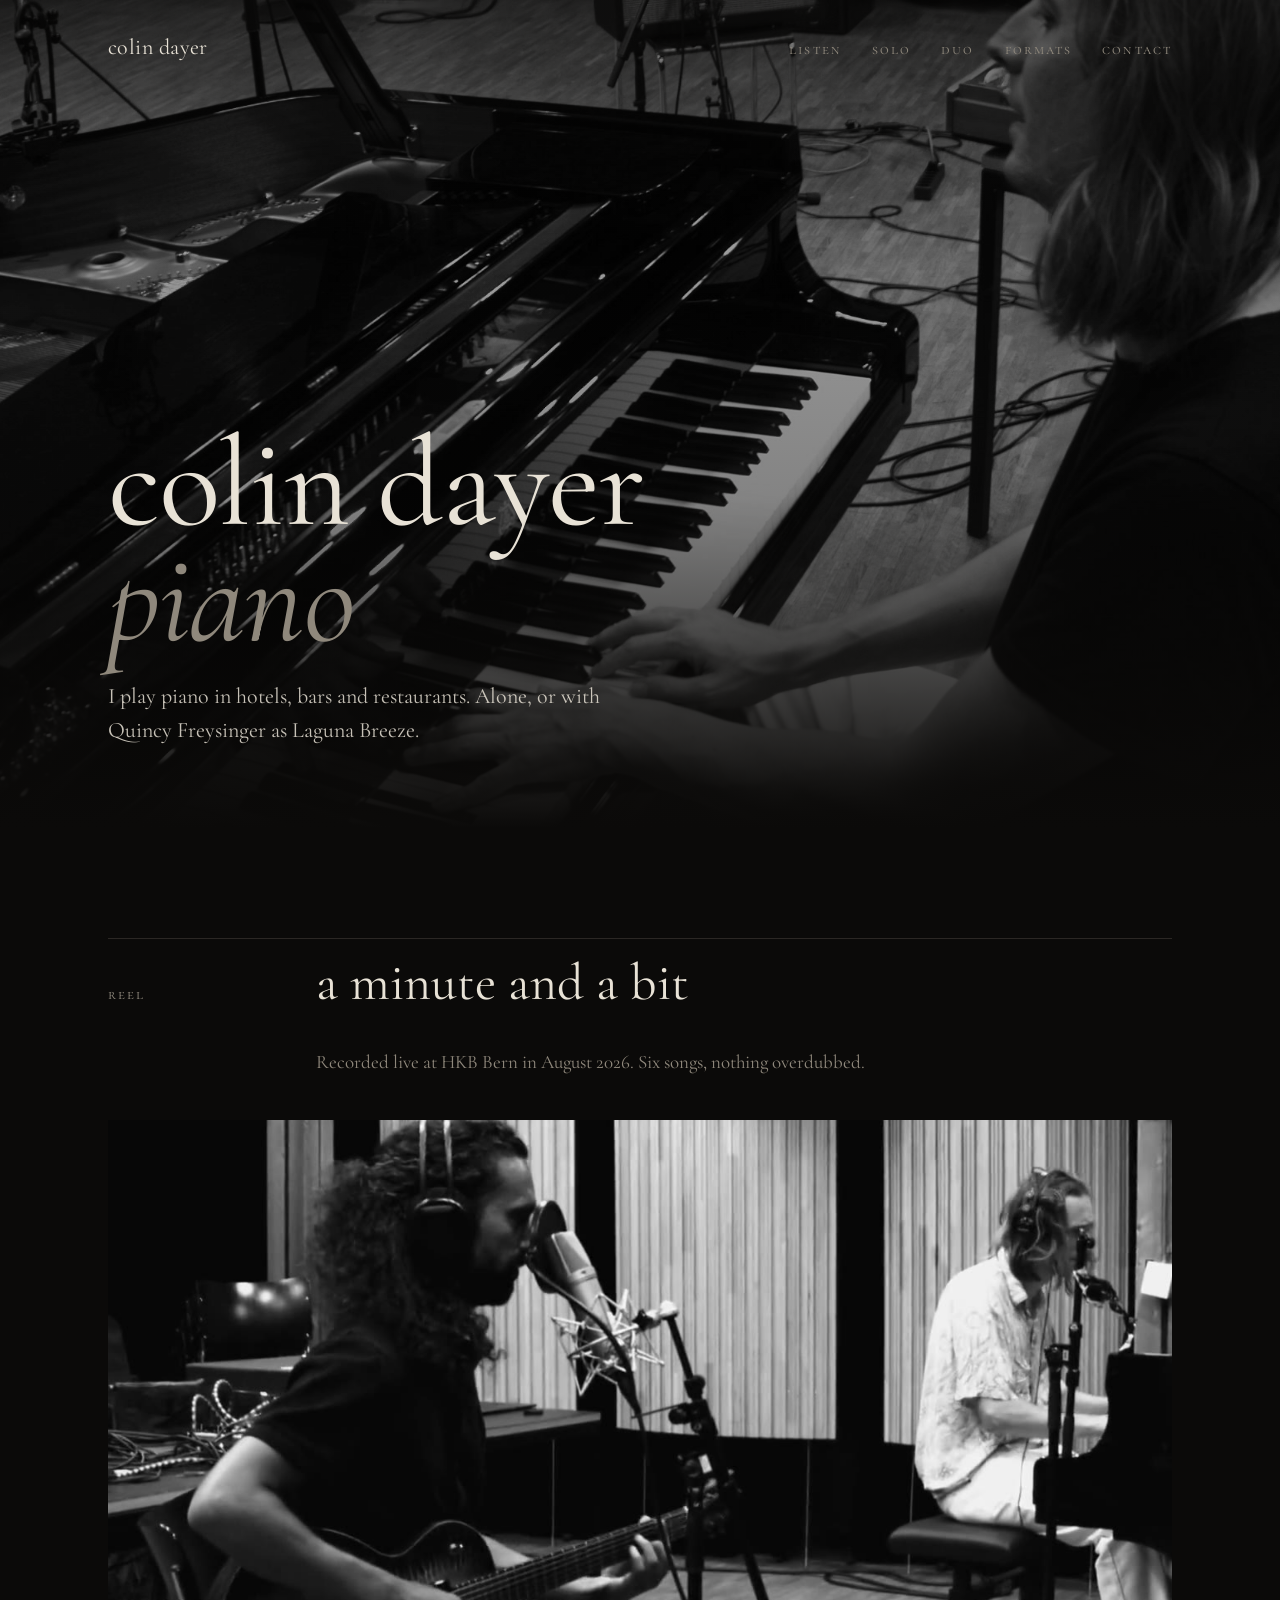
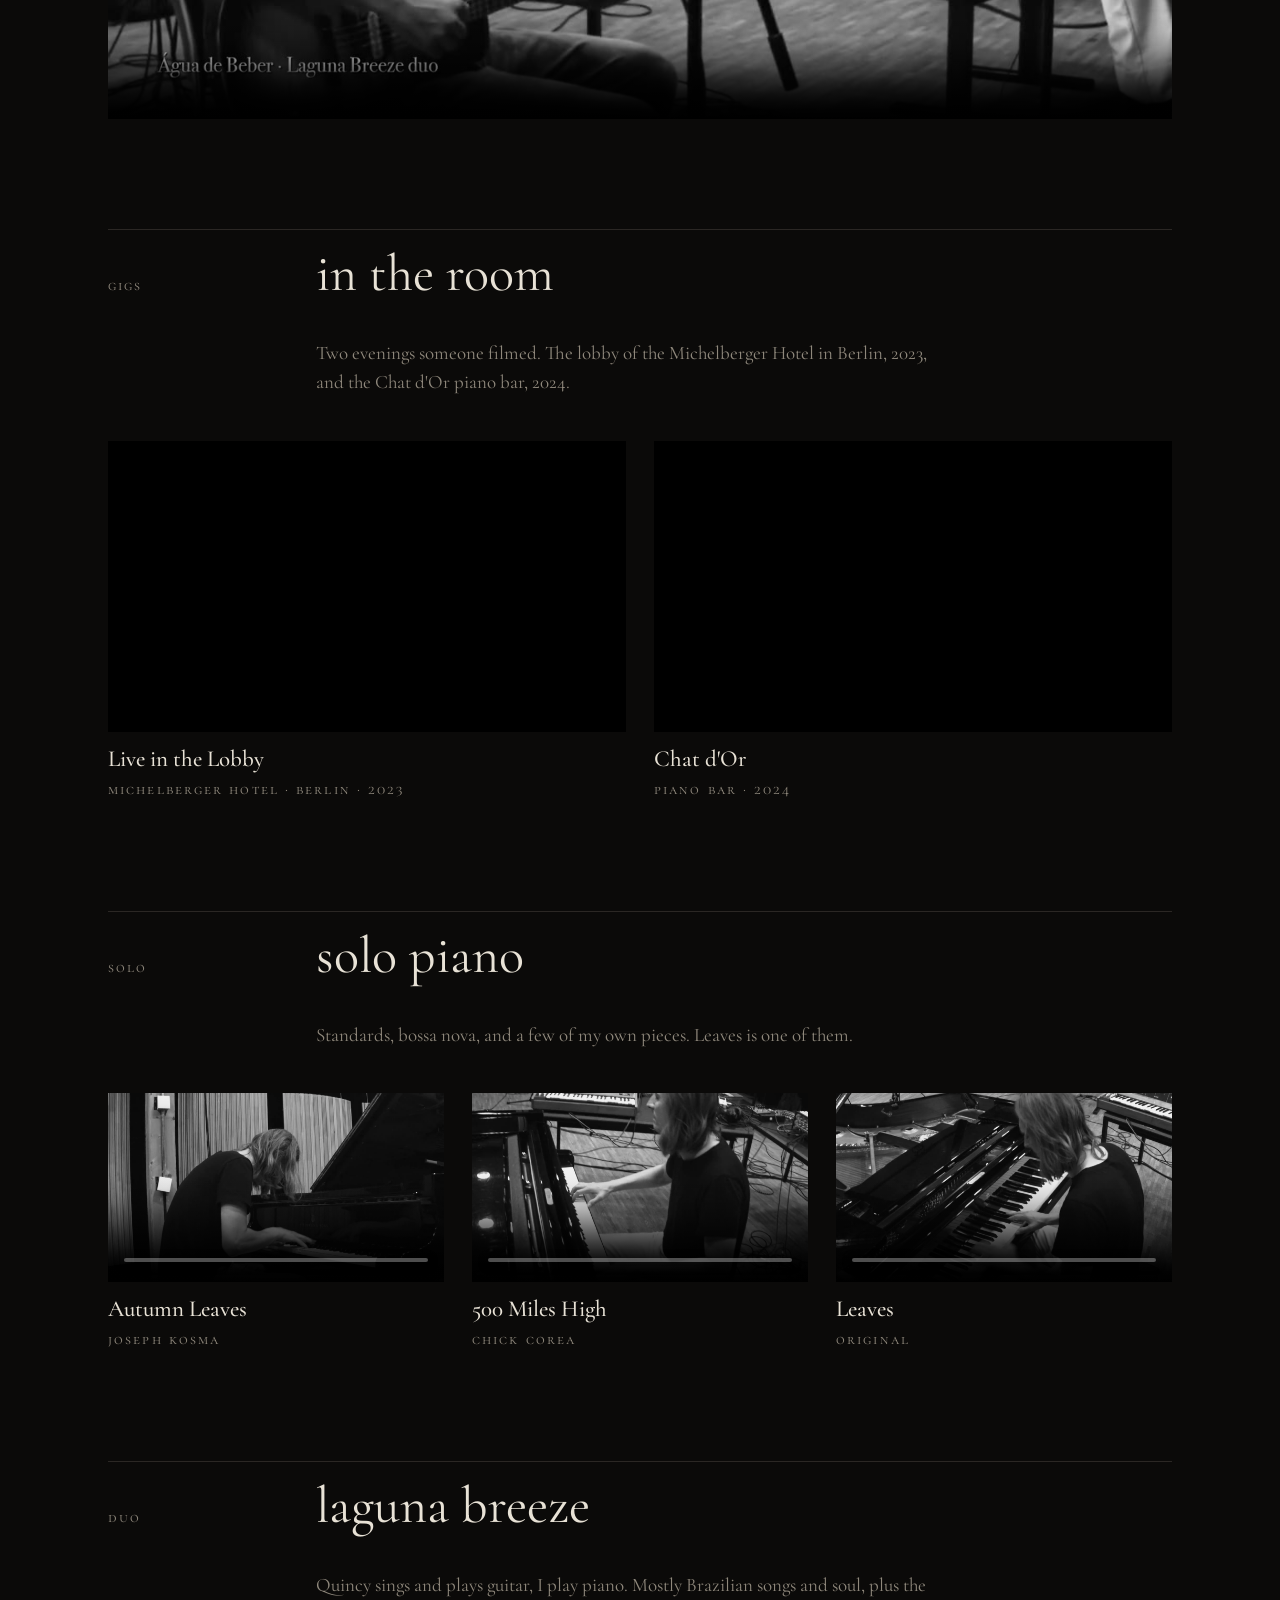
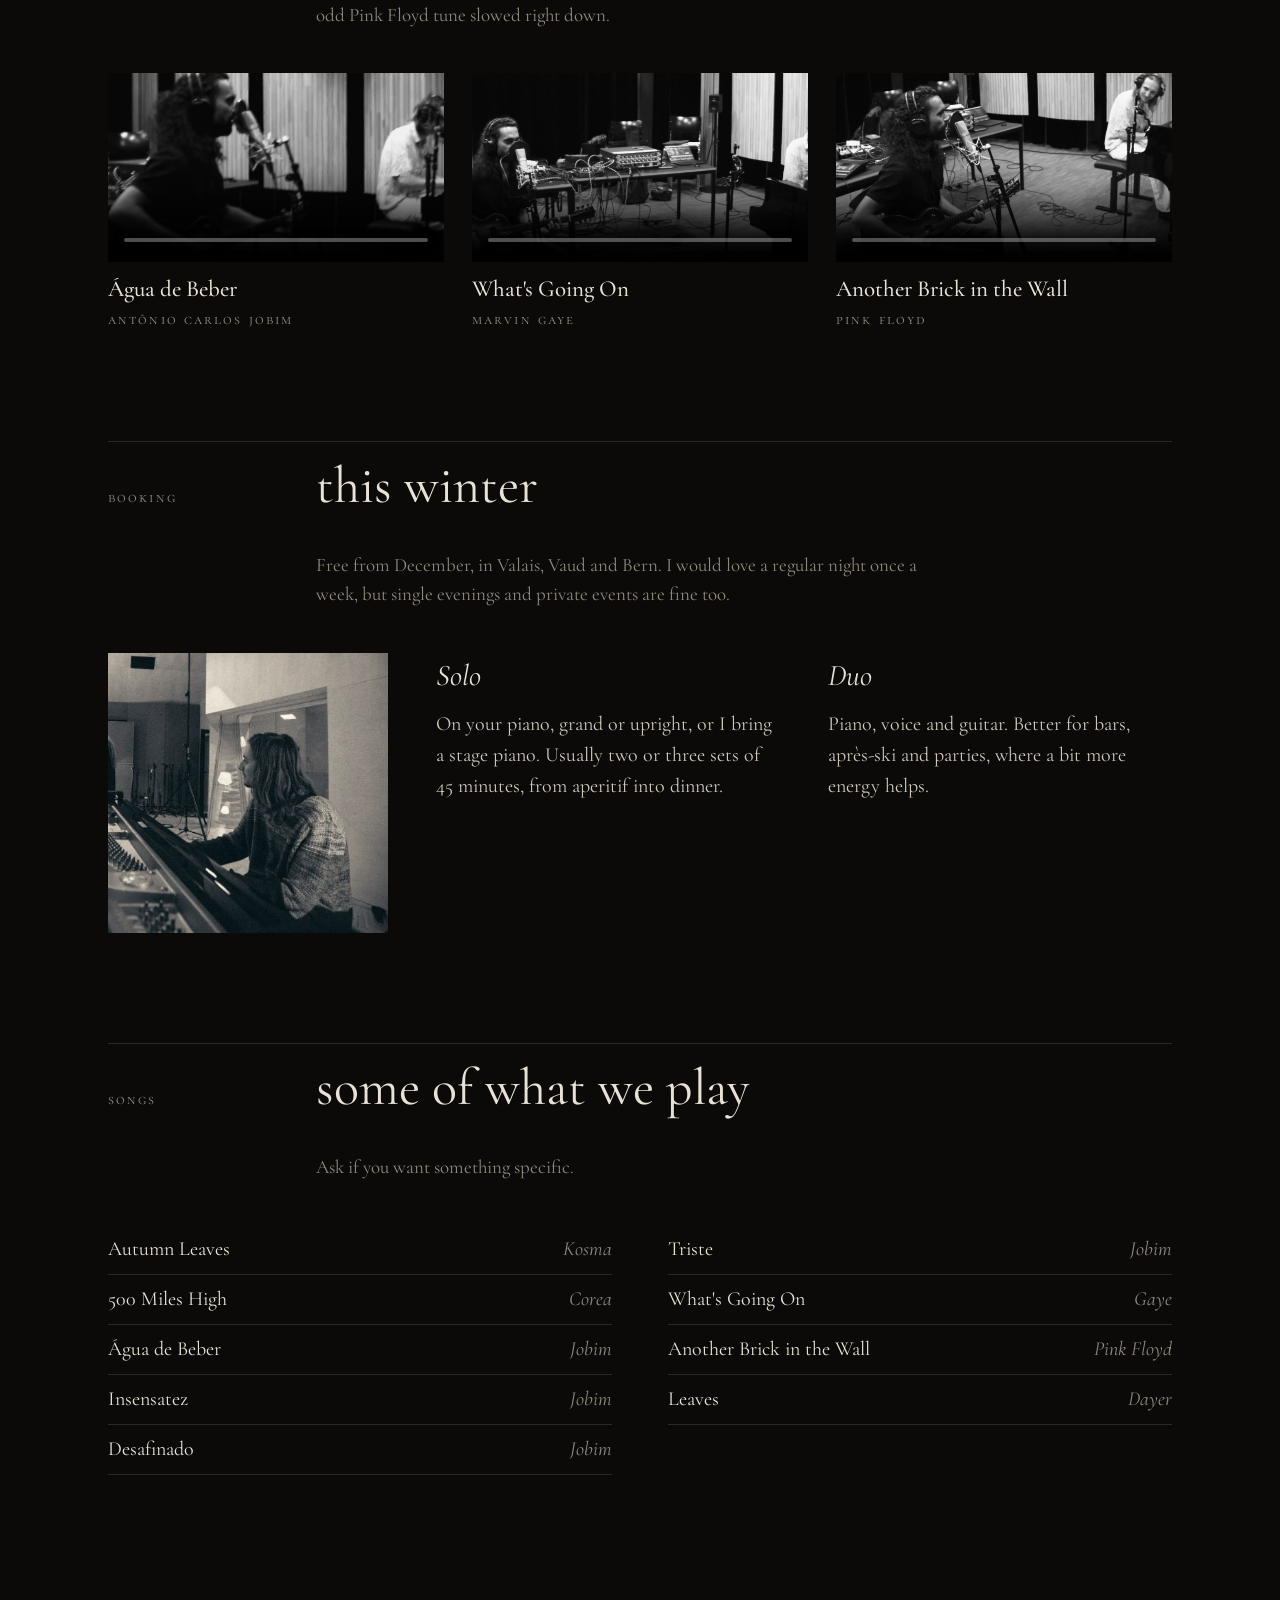
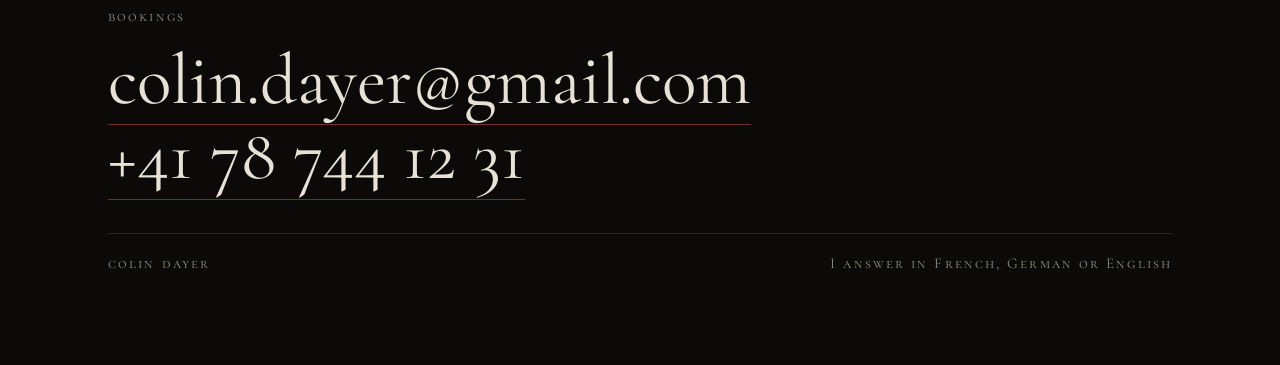
==== live/index.html @ bbb5f45e "Add booking page /live with showreel, solo piano and Laguna Breeze videos Co-Authored-By: Claude Opu" ====
<!doctype html>
<html lang="en">
<head>
<meta charset="utf-8">
<meta name="viewport" content="width=device-width, initial-scale=1">
<title>Colin Dayer, piano</title>
<meta name="description" content="Live piano for hotels, bars and restaurants in Switzerland. Solo piano, or the duo Laguna Breeze with voice and guitar. Winter season 2026/27.">
<meta name="robots" content="noindex">
<link rel="preconnect" href="https://fonts.googleapis.com">
<link rel="preconnect" href="https://fonts.gstatic.com" crossorigin>
<link href="https://fonts.googleapis.com/css2?family=Cormorant+Garamond:ital,wght@0,400;0,500;1,400&family=Cormorant+SC:wght@500&display=swap" rel="stylesheet">
<style>
  :root {
    --ink: #0b0a09;
    --ink-2: #141210;
    --bone: #e8e2d6;
    --ash: #8f887c;
    --rule: #2b2724;
    --wine: #7a2a2a;
  }
  * { box-sizing: border-box; margin: 0; padding: 0; }
  html { background: var(--ink); }
  body {
    background: var(--ink);
    color: var(--bone);
    font: 400 20px/1.55 "Cormorant Garamond", Georgia, serif;
    -webkit-font-smoothing: antialiased;
  }
  a { color: inherit; text-decoration: none; border-bottom: 1px solid var(--rule); transition: border-color .3s; }
  a:hover { border-color: var(--bone); }
  .sc { font-family: "Cormorant SC", Georgia, serif; letter-spacing: .14em; font-size: 15px; color: var(--ash); }
  .wrap { max-width: 1120px; margin: 0 auto; padding: 0 28px; }

  /* header */
  nav.top { position: absolute; top: 0; left: 0; right: 0; z-index: 2; }
  nav.top .wrap { display: flex; justify-content: space-between; align-items: baseline; padding-top: 30px; }
  nav.top .name { font-size: 22px; letter-spacing: .02em; border: 0; }
  nav.top ul { list-style: none; display: flex; gap: 30px; }
  nav.top ul a { border: 0; }
  nav.top ul a:hover { color: var(--bone); }

  /* hero */
  .hero { position: relative; height: 92vh; min-height: 560px; overflow: hidden; }
  .hero img { width: 100%; height: 100%; object-fit: cover; object-position: 72% 22%; filter: grayscale(1) contrast(1.05) brightness(.62); }
  .hero::after { content: ""; position: absolute; inset: 0; background: linear-gradient(to bottom, rgba(11,10,9,.35) 0%, rgba(11,10,9,0) 30%, rgba(11,10,9,.15) 60%, var(--ink) 100%); }
  .hero .title { position: absolute; left: 0; right: 0; bottom: 9vh; z-index: 1; }
  .hero h1 { font-weight: 400; font-size: clamp(56px, 10vw, 132px); line-height: .9; letter-spacing: -.01em; }
  .hero h1 em { font-style: italic; color: var(--ash); }
  .hero p { margin-top: 22px; max-width: 520px; font-size: 22px; color: var(--bone); opacity: .85; }

  section { padding: 110px 0 0; }
  .head { display: grid; grid-template-columns: 180px 1fr; gap: 28px; align-items: baseline; border-top: 1px solid var(--rule); padding-top: 18px; margin-bottom: 44px; }
  .head h2 { font-weight: 400; font-size: clamp(34px, 4.4vw, 52px); line-height: 1; }
  .head p { grid-column: 2; color: var(--ash); max-width: 620px; font-size: 19px; margin-top: 10px; }

  video, .yt { width: 100%; display: block; background: #000; aspect-ratio: 16/9; border: 0; }
  .wide video { filter: none; }
  .grid { display: grid; grid-template-columns: repeat(3, 1fr); gap: 28px; }
  .grid.two { grid-template-columns: repeat(2, 1fr); }
  .grid h3 { font-weight: 500; font-size: 23px; margin-top: 14px; line-height: 1.2; }
  .grid .sc { display: block; margin-top: 4px; }

  .formats { display: grid; grid-template-columns: 280px 1fr 1fr; gap: 48px; align-items: start; }
  .formats .side img { width: 100%; height: auto; display: block; filter: grayscale(.35); }
  .formats h3 { font-weight: 400; font-style: italic; font-size: 30px; margin-bottom: 10px; }
  .formats p { color: #cfc8bb; }
  ul.rep { list-style: none; columns: 2; column-gap: 56px; }
  ul.rep li { padding: 9px 0; border-bottom: 1px solid var(--rule); break-inside: avoid; display: flex; justify-content: space-between; gap: 16px; }
  ul.rep li span:last-child { color: var(--ash); font-style: italic; }

  footer { padding: 130px 0 90px; }
  footer .big { font-size: clamp(36px, 5.6vw, 72px); line-height: 1.05; }
  footer .big a { border-bottom-color: var(--wine); }
  footer .meta { margin-top: 40px; display: flex; justify-content: space-between; flex-wrap: wrap; gap: 12px; border-top: 1px solid var(--rule); padding-top: 18px; }

  @media (max-width: 860px) {
    nav.top ul { display: none; }
    .head { grid-template-columns: 1fr; gap: 6px; }
    .head p { grid-column: 1; }
    .grid, .grid.two, .formats { grid-template-columns: 1fr; }
    ul.rep { columns: 1; }
    .wrap { padding: 0 16px; }
    section { padding-top: 80px; }
  }
</style>
</head>
<body>

<nav class="top"><div class="wrap">
  <a class="name" href="#">colin dayer</a>
  <ul class="sc">
    <li><a href="#listen">listen</a></li>
    <li><a href="#solo">solo</a></li>
    <li><a href="#duo">duo</a></li>
    <li><a href="#formats">formats</a></li>
    <li><a href="#contact">contact</a></li>
  </ul>
</div></nav>

<header class="hero">
  <img src="media/photo.jpg" alt="Colin Dayer at the piano">
  <div class="title"><div class="wrap">
    <h1>colin dayer<br><em>piano</em></h1>
    <p>I play piano in hotels, bars and restaurants. Alone, or with Quincy Freysinger as Laguna Breeze.</p>
  </div></div>
</header>

<main>
<section id="listen"><div class="wrap">
  <div class="head"><span class="sc">reel</span><h2>a minute and a bit</h2><p>Recorded live at HKB Bern in August 2026. Six songs, nothing overdubbed.</p></div>
  <video class="wide" controls preload="metadata" playsinline src="media/reel.mp4" poster="media/reel.jpg"></video>
</div></section>

<section id="venues"><div class="wrap">
  <div class="head"><span class="sc">gigs</span><h2>in the room</h2><p>Two evenings someone filmed. The lobby of the Michelberger Hotel in Berlin, 2023, and the Chat d'Or piano bar, 2024.</p></div>
  <div class="grid two">
    <div><iframe class="yt" src="https://www.youtube.com/embed/vUCsnB3HBtA" title="Live in the Lobby — Michelberger Hotel, Berlin" loading="lazy" allow="encrypted-media; picture-in-picture" allowfullscreen></iframe><h3>Live in the Lobby</h3><span class="sc">michelberger hotel · berlin · 2023</span></div>
    <div><iframe class="yt" src="https://www.youtube.com/embed/y7jfkttqpyw" title="Chat d'Or — piano bar" loading="lazy" allow="encrypted-media; picture-in-picture" allowfullscreen></iframe><h3>Chat d'Or</h3><span class="sc">piano bar · 2024</span></div>
  </div>
</div></section>

<section id="solo"><div class="wrap">
  <div class="head"><span class="sc">solo</span><h2>solo piano</h2><p>Standards, bossa nova, and a few of my own pieces. Leaves is one of them.</p></div>
  <div class="grid">
    <div><video controls preload="none" playsinline src="media/autumn-leaves.mp4" poster="media/autumn-leaves.jpg"></video><h3>Autumn Leaves</h3><span class="sc">joseph kosma</span></div>
    <div><video controls preload="none" playsinline src="media/500-miles-high.mp4" poster="media/500-miles-high.jpg"></video><h3>500 Miles High</h3><span class="sc">chick corea</span></div>
    <div><video controls preload="none" playsinline src="media/leaves.mp4" poster="media/leaves.jpg"></video><h3>Leaves</h3><span class="sc">original</span></div>
  </div>
</div></section>

<section id="duo"><div class="wrap">
  <div class="head"><span class="sc">duo</span><h2>laguna breeze</h2><p>Quincy sings and plays guitar, I play piano. Mostly Brazilian songs and soul, plus the odd Pink Floyd tune slowed right down.</p></div>
  <div class="grid">
    <div><video controls preload="none" playsinline src="media/agua-de-beber.mp4" poster="media/agua-de-beber.jpg"></video><h3>Água de Beber</h3><span class="sc">antônio carlos jobim</span></div>
    <div><video controls preload="none" playsinline src="media/whats-going-on.mp4" poster="media/whats-going-on.jpg"></video><h3>What's Going On</h3><span class="sc">marvin gaye</span></div>
    <div><video controls preload="none" playsinline src="media/the-wall.mp4" poster="media/the-wall.jpg"></video><h3>Another Brick in the Wall</h3><span class="sc">pink floyd</span></div>
  </div>
</div></section>

<section id="formats"><div class="wrap">
  <div class="head"><span class="sc">booking</span><h2>this winter</h2><p>Free from December, in Valais, Vaud and Bern. I would love a regular night once a week, but single evenings and private events are fine too.</p></div>
  <div class="formats">
    <figure class="side"><img src="media/console.jpg" alt="Colin Dayer at the studio console" width="408" height="408"></figure>
    <div><h3>Solo</h3><p>On your piano, grand or upright, or I bring a stage piano. Usually two or three sets of 45 minutes, from aperitif into dinner.</p></div>
    <div><h3>Duo</h3><p>Piano, voice and guitar. Better for bars, après-ski and parties, where a bit more energy helps.</p></div>
  </div>
</div></section>

<section id="repertoire"><div class="wrap">
  <div class="head"><span class="sc">songs</span><h2>some of what we play</h2><p>Ask if you want something specific.</p></div>
  <ul class="rep">
    <li><span>Autumn Leaves</span><span>Kosma</span></li>
    <li><span>500 Miles High</span><span>Corea</span></li>
    <li><span>Água de Beber</span><span>Jobim</span></li>
    <li><span>Insensatez</span><span>Jobim</span></li>
    <li><span>Desafinado</span><span>Jobim</span></li>
    <li><span>Triste</span><span>Jobim</span></li>
    <li><span>What's Going On</span><span>Gaye</span></li>
    <li><span>Another Brick in the Wall</span><span>Pink Floyd</span></li>
    <li><span>Leaves</span><span>Dayer</span></li>
    
  </ul>
</div></section>
</main>

<footer id="contact"><div class="wrap">
  <p class="sc" style="margin-bottom:14px">bookings</p>
  <p class="big"><a href="mailto:colin.dayer@gmail.com?subject=Live%20piano%20%E2%80%93%20winter%202026%2F27">colin.dayer@gmail.com</a><br><a href="tel:+41787441231">+41 78 744 12 31</a></p>
  <div class="meta sc"><span>colin dayer</span><span>I answer in French, German or English</span></div>
</div></footer>

</body>
</html>
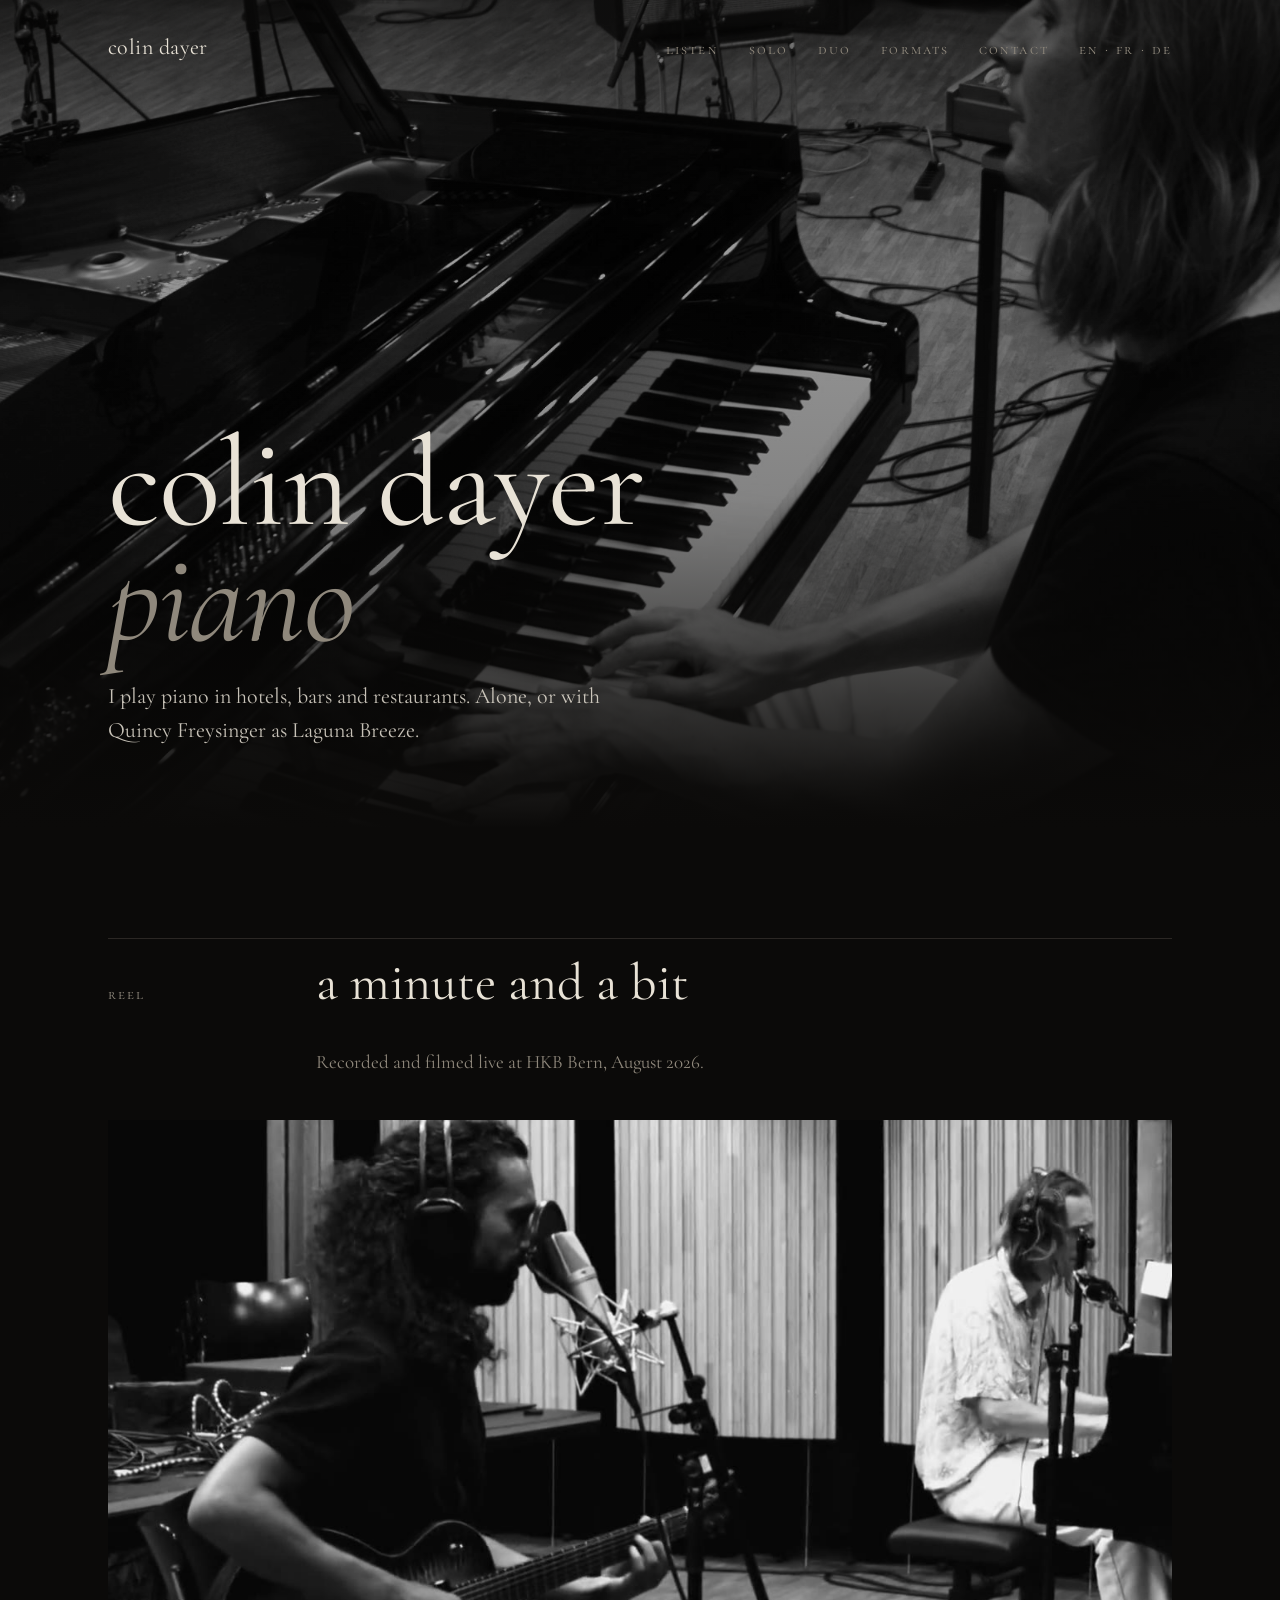
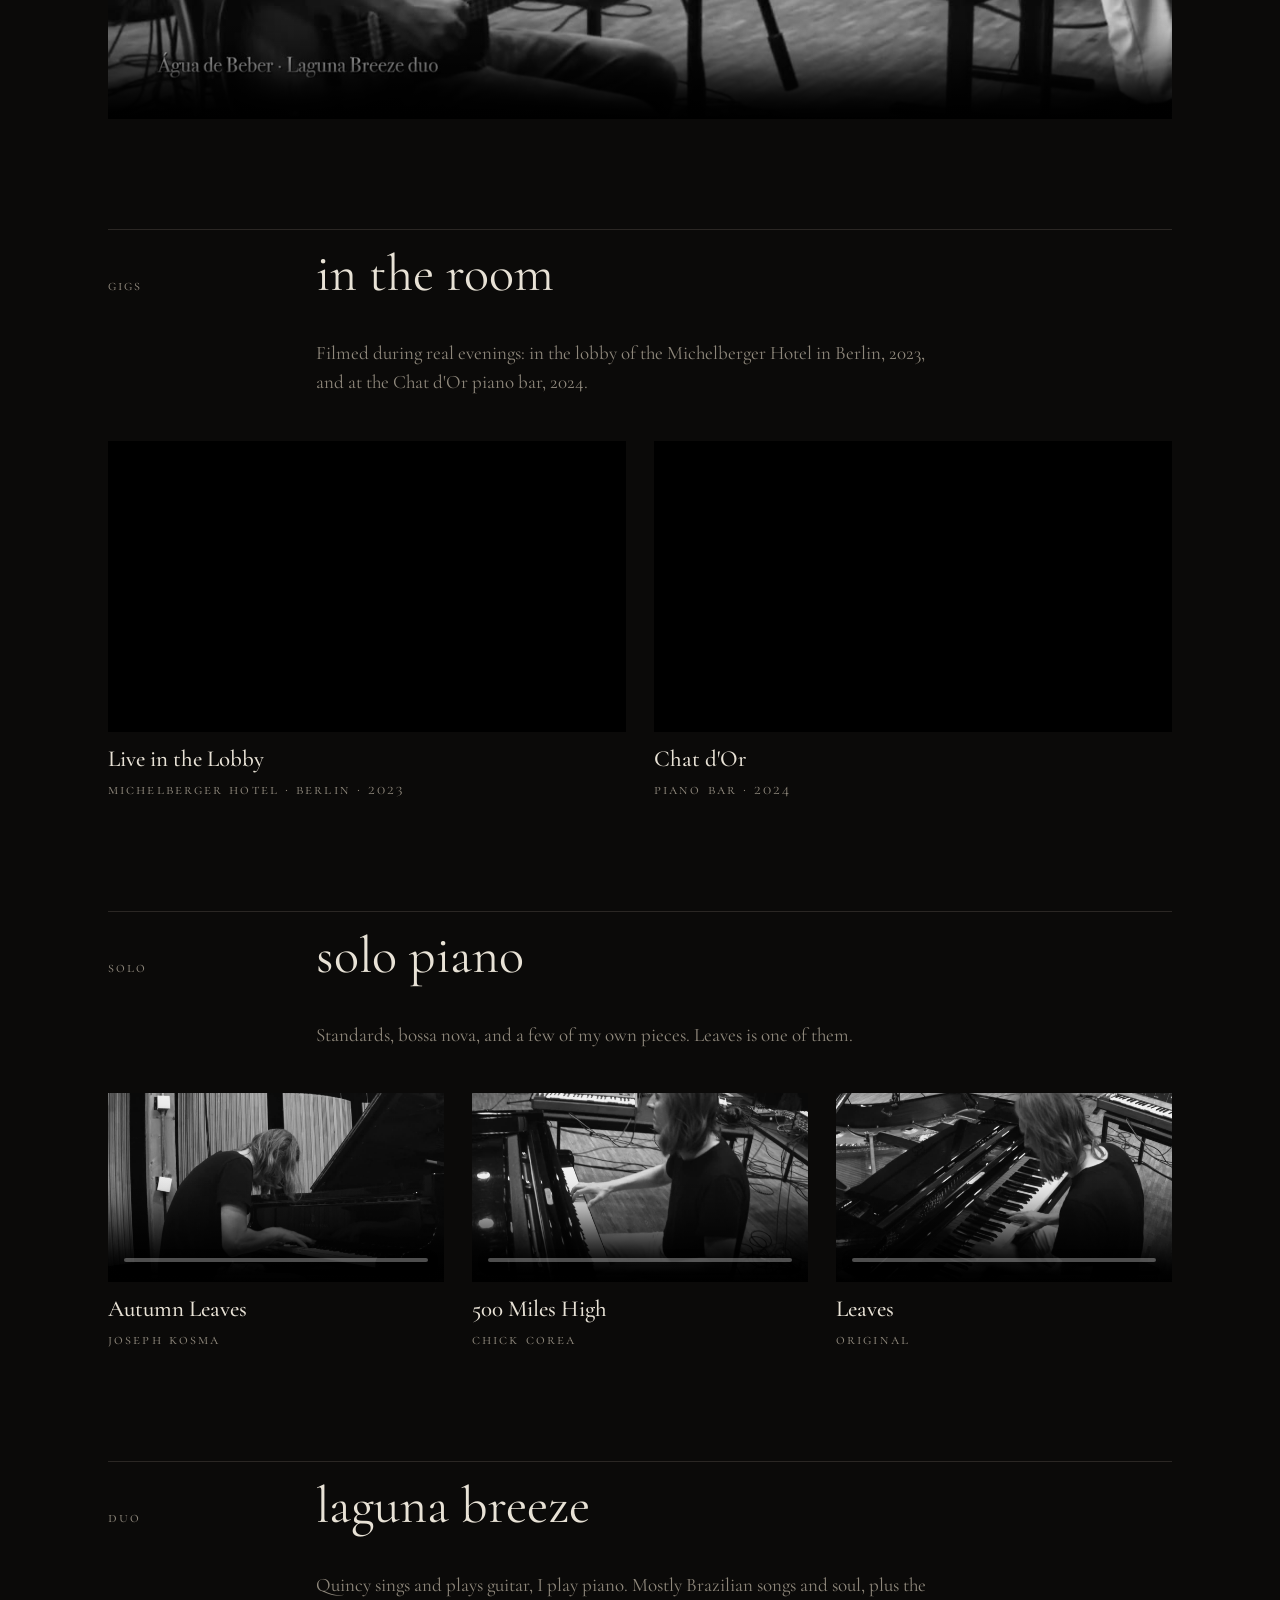
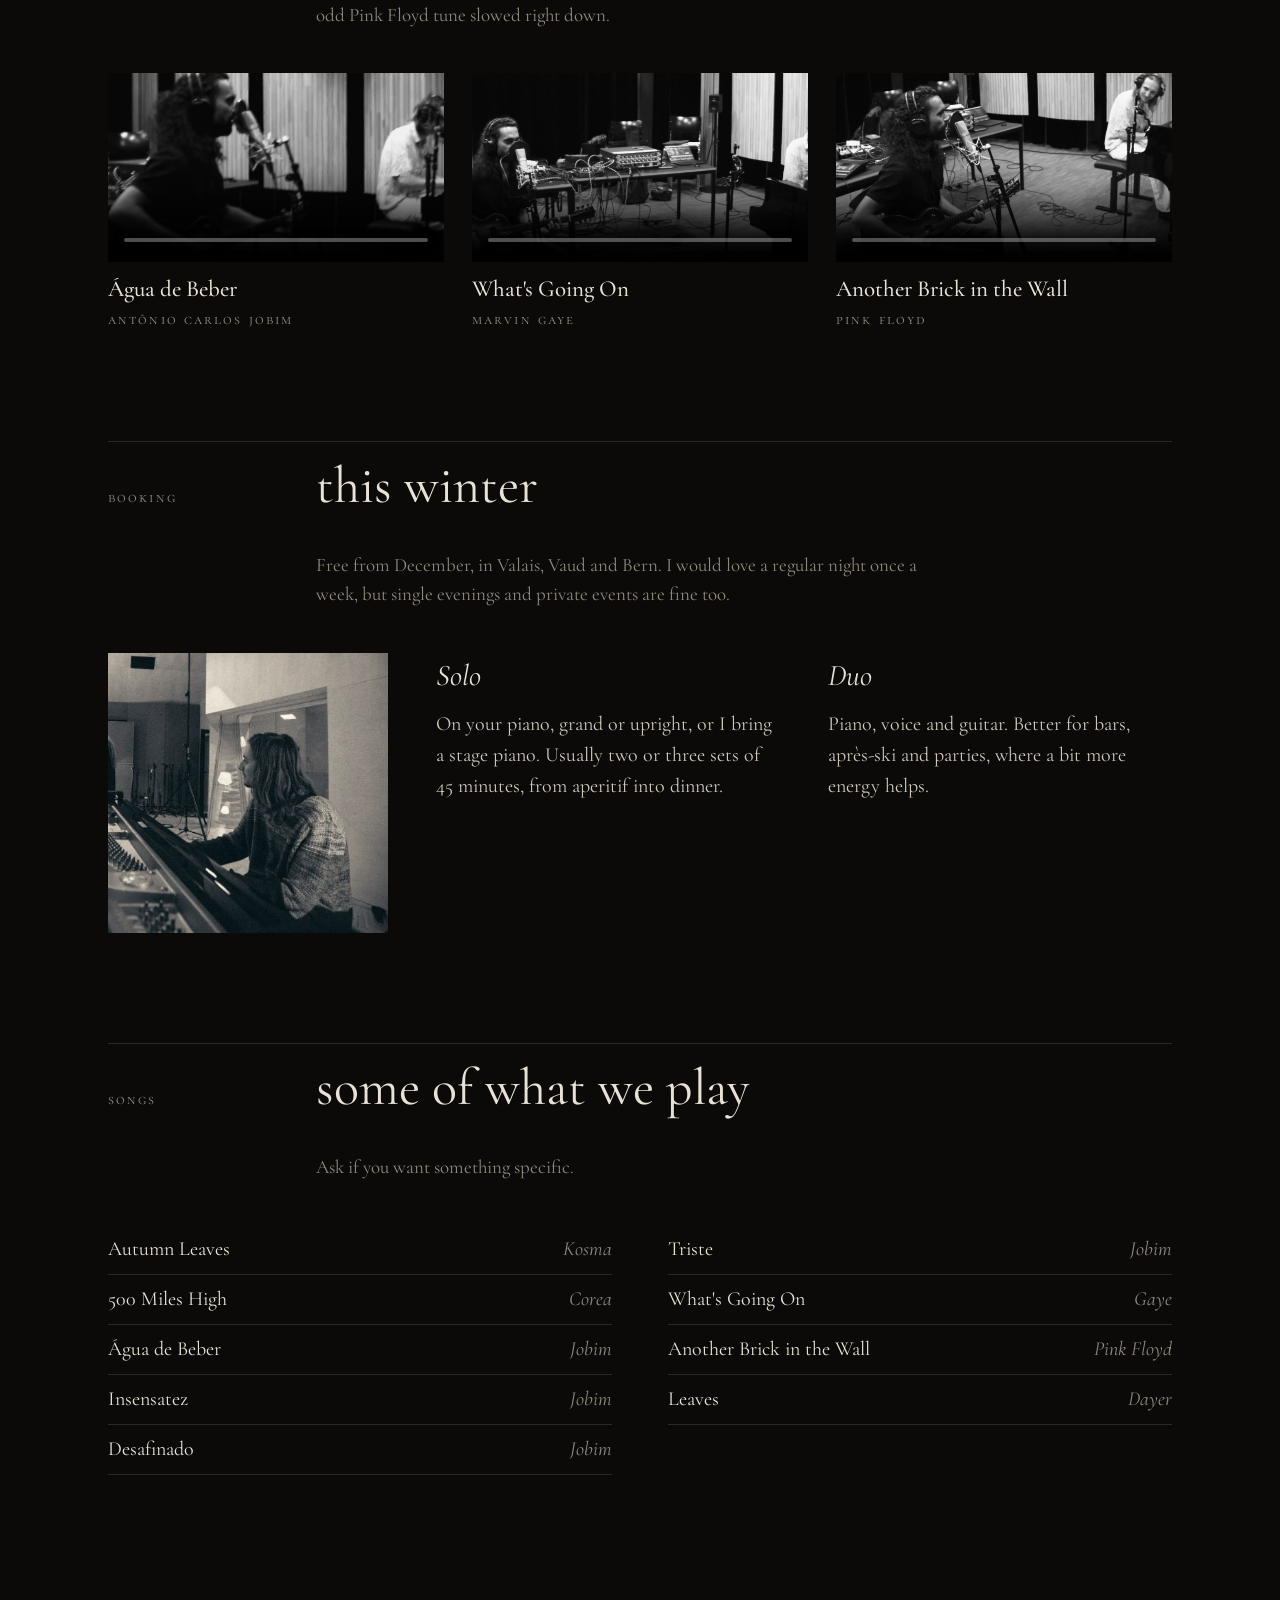
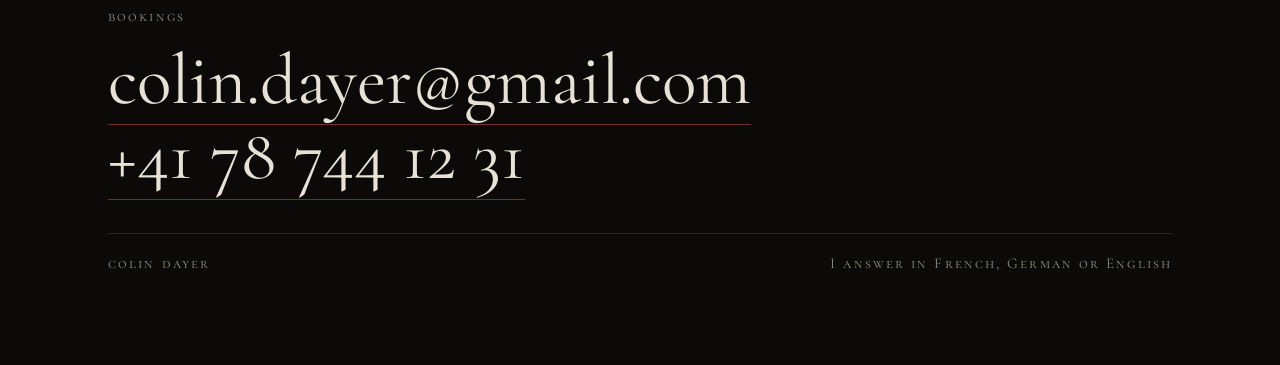
==== commit 2aa0f83d: "Booking page: French and German versions, phone layout, wording, claps removed from piano videos Co-" ====
--- a/live/index.html
+++ b/live/index.html
@@ -38,6 +38,8 @@
   nav.top ul { list-style: none; display: flex; gap: 30px; }
   nav.top ul a { border: 0; }
   nav.top ul a:hover { color: var(--bone); }
+  .langm { display: none; }
+  @media (max-width: 860px) { .langm { display: inline; } }
 
   /* hero */
   .hero { position: relative; height: 92vh; min-height: 560px; overflow: hidden; }
@@ -81,6 +83,12 @@
     ul.rep { columns: 1; }
     .wrap { padding: 0 16px; }
     section { padding-top: 80px; }
+    .hero { height: auto; min-height: 0; }
+    .hero img { height: auto; aspect-ratio: 16/9; object-position: 70% 30%; }
+    .hero::after { display: none; }
+    .hero .title { position: static; margin-top: 26px; }
+    nav.top { position: static; }
+    nav.top .wrap { padding: 18px 16px; }
   }
 </style>
 </head>
@@ -94,7 +102,9 @@
     <li><a href="#duo">duo</a></li>
     <li><a href="#formats">formats</a></li>
     <li><a href="#contact">contact</a></li>
+    <li class="lang">en · <a href="fr/">fr</a> · <a href="de/">de</a></li>
   </ul>
+  <span class="langm sc">en · <a href="fr/">fr</a> · <a href="de/">de</a></span>
 </div></nav>
 
 <header class="hero">
@@ -107,12 +117,12 @@
 
 <main>
 <section id="listen"><div class="wrap">
-  <div class="head"><span class="sc">reel</span><h2>a minute and a bit</h2><p>Recorded live at HKB Bern in August 2026. Six songs, nothing overdubbed.</p></div>
+  <div class="head"><span class="sc">reel</span><h2>a minute and a bit</h2><p>Recorded and filmed live at HKB Bern, August 2026.</p></div>
   <video class="wide" controls preload="metadata" playsinline src="media/reel.mp4" poster="media/reel.jpg"></video>
 </div></section>
 
 <section id="venues"><div class="wrap">
-  <div class="head"><span class="sc">gigs</span><h2>in the room</h2><p>Two evenings someone filmed. The lobby of the Michelberger Hotel in Berlin, 2023, and the Chat d'Or piano bar, 2024.</p></div>
+  <div class="head"><span class="sc">gigs</span><h2>in the room</h2><p>Filmed during real evenings: in the lobby of the Michelberger Hotel in Berlin, 2023, and at the Chat d'Or piano bar, 2024.</p></div>
   <div class="grid two">
     <div><iframe class="yt" src="https://www.youtube.com/embed/vUCsnB3HBtA" title="Live in the Lobby — Michelberger Hotel, Berlin" loading="lazy" allow="encrypted-media; picture-in-picture" allowfullscreen></iframe><h3>Live in the Lobby</h3><span class="sc">michelberger hotel · berlin · 2023</span></div>
     <div><iframe class="yt" src="https://www.youtube.com/embed/y7jfkttqpyw" title="Chat d'Or — piano bar" loading="lazy" allow="encrypted-media; picture-in-picture" allowfullscreen></iframe><h3>Chat d'Or</h3><span class="sc">piano bar · 2024</span></div>
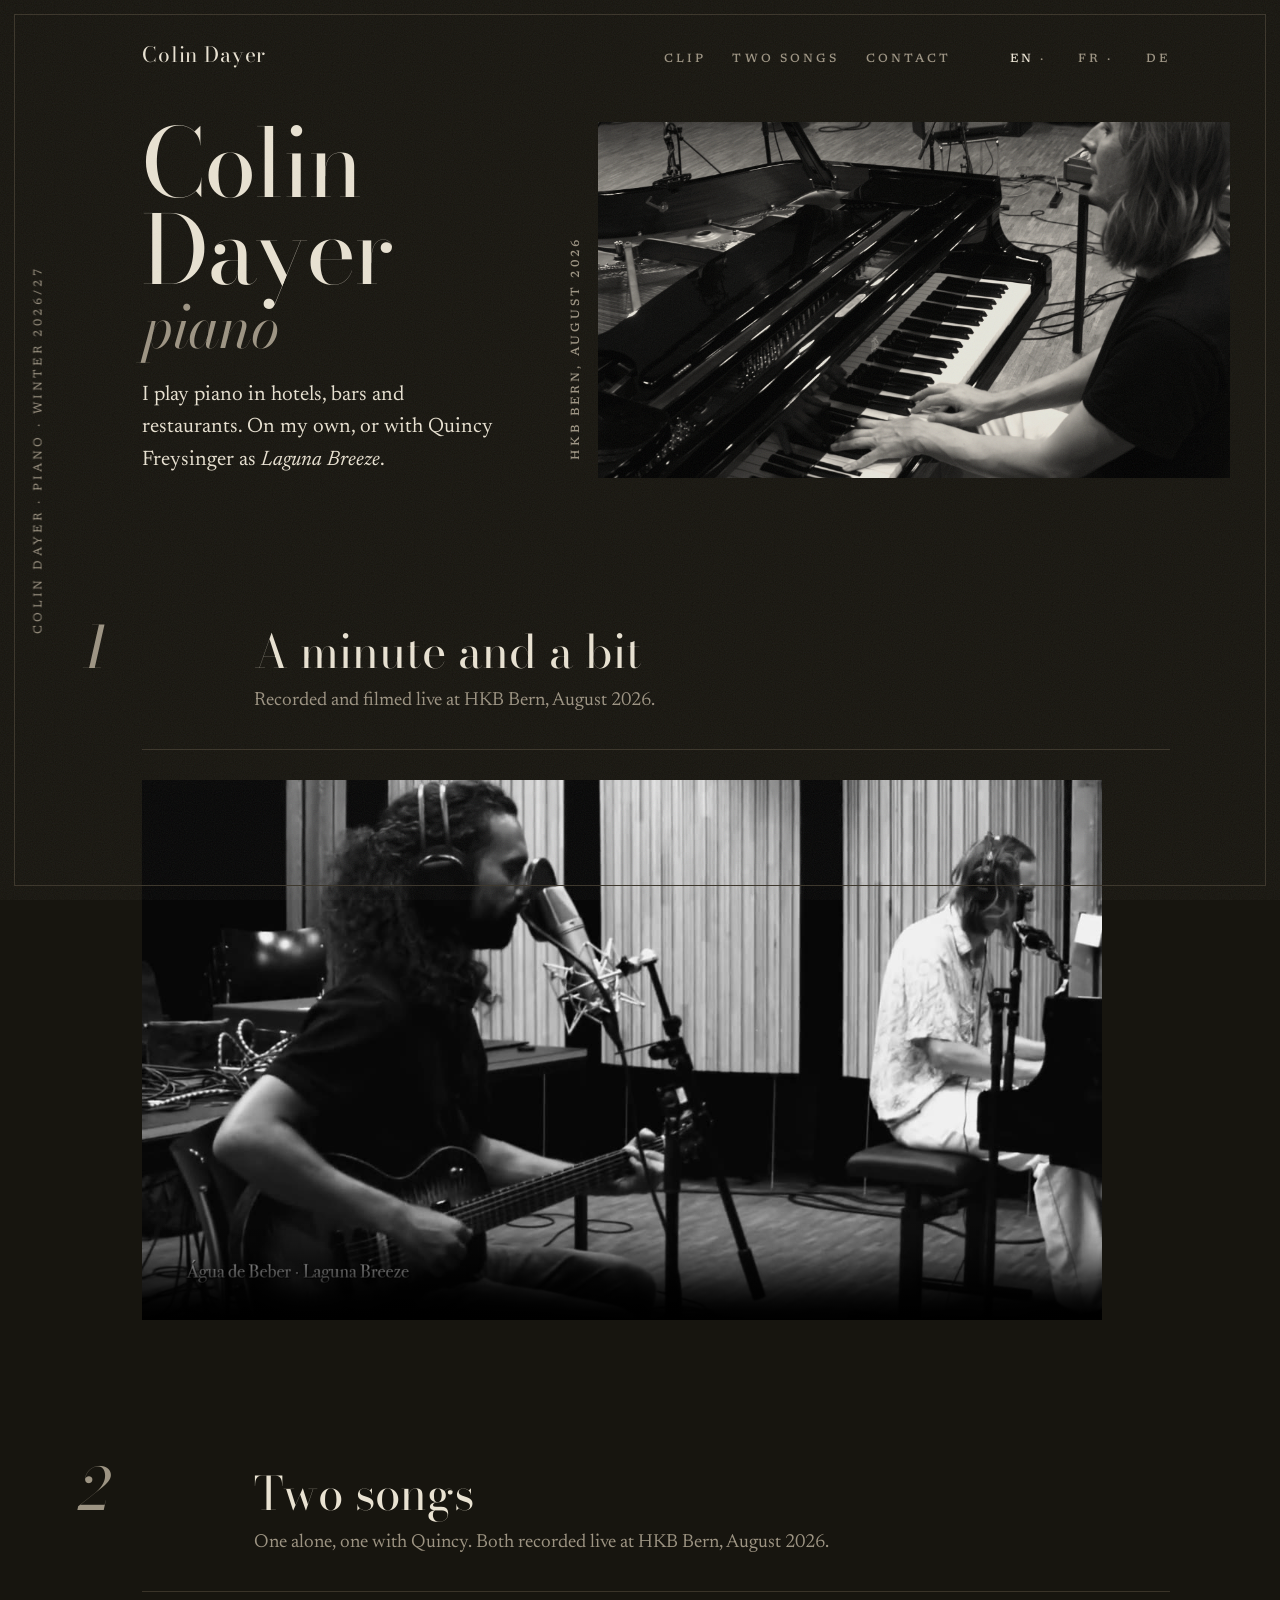
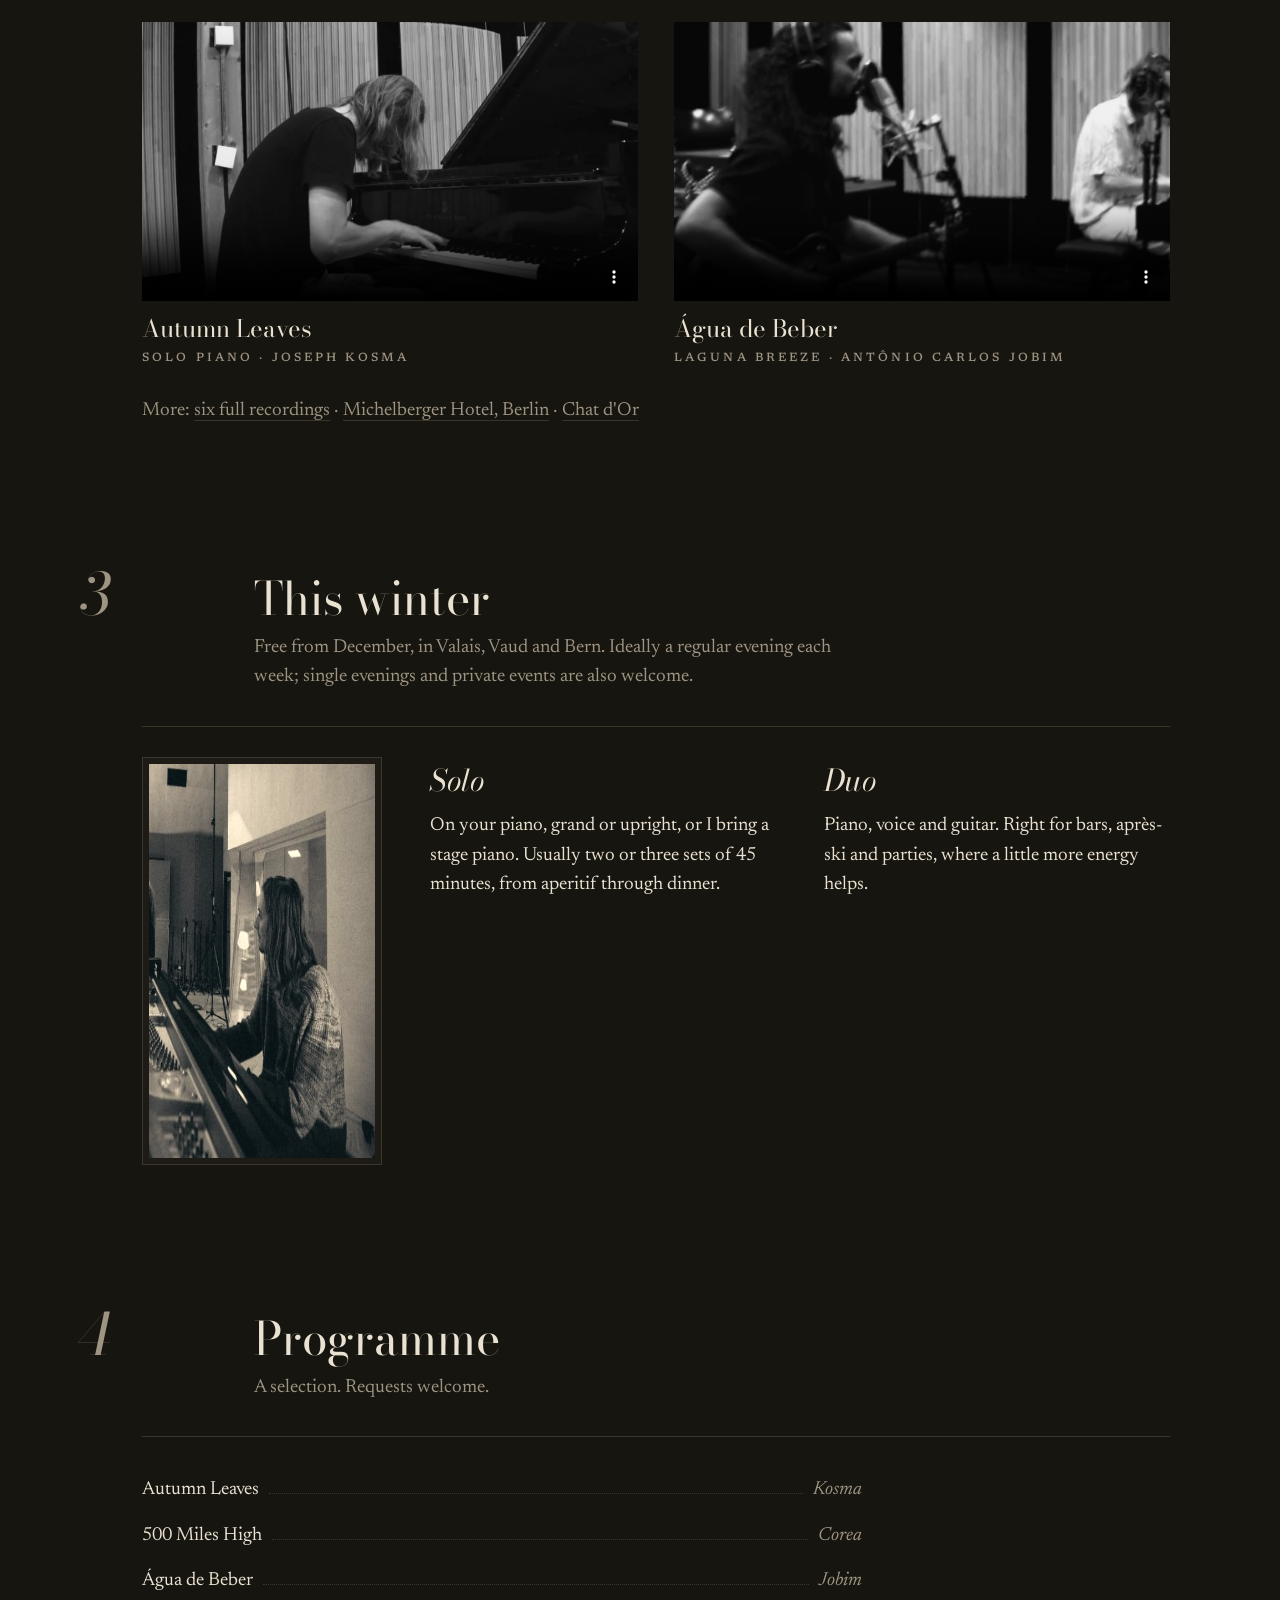
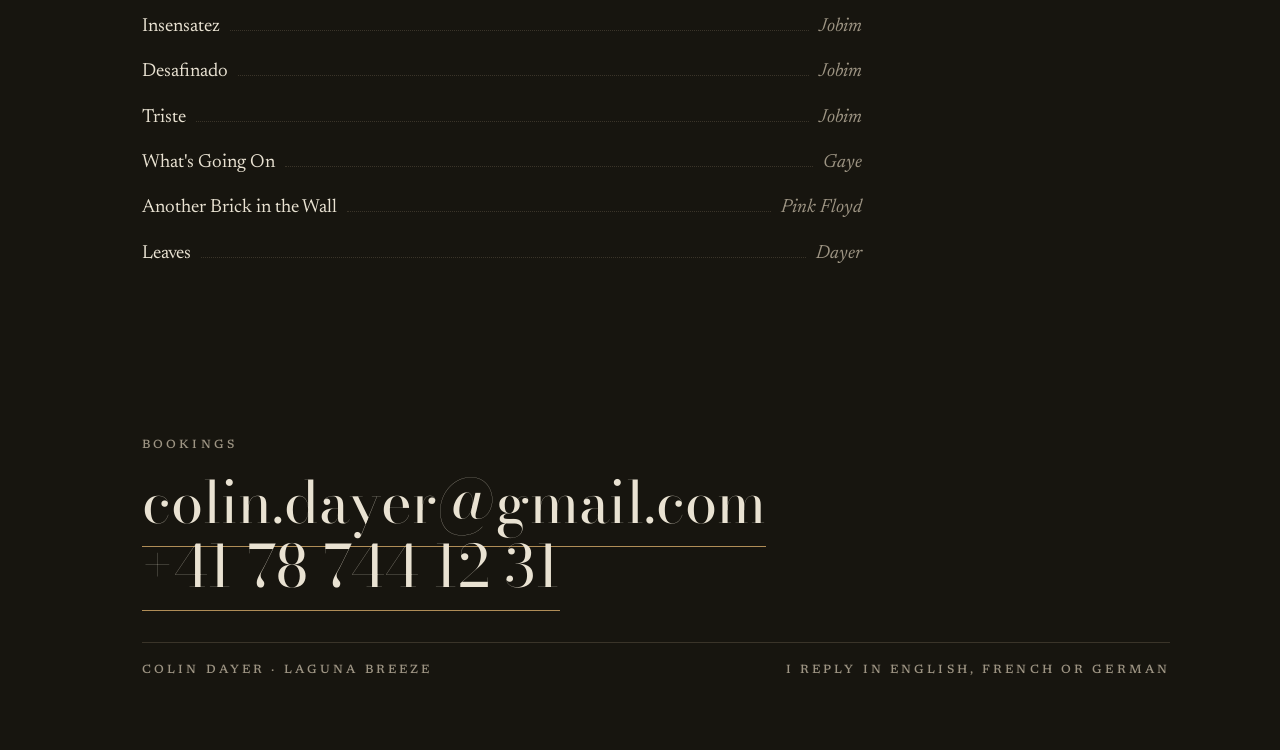
==== commit bd3df03a: "Booking page: 40 s clip, two songs, more page, Bodoni/Newsreader design, 3 languages Co-Authored-By:" ====
--- a/live/index.html
+++ b/live/index.html
@@ -4,161 +4,138 @@
 <meta charset="utf-8">
 <meta name="viewport" content="width=device-width, initial-scale=1">
 <title>Colin Dayer, piano</title>
-<meta name="description" content="Live piano for hotels, bars and restaurants in Switzerland. Solo piano, or the duo Laguna Breeze with voice and guitar. Winter season 2026/27.">
+<meta name="description" content="Live piano for hotels, bars and restaurants in Switzerland. Solo, or as the duo Laguna Breeze with voice and guitar. Winter 2026/27.">
 <meta name="robots" content="noindex">
 <link rel="preconnect" href="https://fonts.googleapis.com">
 <link rel="preconnect" href="https://fonts.gstatic.com" crossorigin>
-<link href="https://fonts.googleapis.com/css2?family=Cormorant+Garamond:ital,wght@0,400;0,500;1,400&family=Cormorant+SC:wght@500&display=swap" rel="stylesheet">
+<link href="https://fonts.googleapis.com/css2?family=Bodoni+Moda:ital,opsz,wght@0,6..96,400;0,6..96,600;1,6..96,400&family=Newsreader:ital,opsz,wght@0,6..72,400;0,6..72,500;1,6..72,400&display=swap" rel="stylesheet">
 <style>
-  :root {
-    --ink: #0b0a09;
-    --ink-2: #141210;
-    --bone: #e8e2d6;
-    --ash: #8f887c;
-    --rule: #2b2724;
-    --wine: #7a2a2a;
-  }
-  * { box-sizing: border-box; margin: 0; padding: 0; }
-  html { background: var(--ink); }
-  body {
-    background: var(--ink);
-    color: var(--bone);
-    font: 400 20px/1.55 "Cormorant Garamond", Georgia, serif;
-    -webkit-font-smoothing: antialiased;
-  }
-  a { color: inherit; text-decoration: none; border-bottom: 1px solid var(--rule); transition: border-color .3s; }
-  a:hover { border-color: var(--bone); }
-  .sc { font-family: "Cormorant SC", Georgia, serif; letter-spacing: .14em; font-size: 15px; color: var(--ash); }
-  .wrap { max-width: 1120px; margin: 0 auto; padding: 0 28px; }
+  :root { --paper:#17150f; --paper-2:#1d1a14; --ink:#e9e2d2; --dim:#9d9483; --line:#3a3429; --accent:#b08d57; }
+  * { box-sizing:border-box; margin:0; padding:0; }
+  html { background:var(--paper); }
+  body { background:var(--paper); color:var(--ink); font:400 19px/1.55 "Newsreader", Georgia, "Times New Roman", serif; -webkit-font-smoothing:antialiased; overflow-x:hidden; }
+  body::before { content:""; position:fixed; inset:0; pointer-events:none; z-index:10; opacity:.07; background-image:url("data:image/svg+xml,%3Csvg xmlns='http://www.w3.org/2000/svg' width='180' height='180'%3E%3Cfilter id='n'%3E%3CfeTurbulence type='fractalNoise' baseFrequency='.9' numOctaves='2' stitchTiles='stitch'/%3E%3C/filter%3E%3Crect width='100%25' height='100%25' filter='url(%23n)'/%3E%3C/svg%3E"); }
+  .frame { position:fixed; inset:14px; border:1px solid var(--line); pointer-events:none; z-index:9; }
+  .runner { position:fixed; left:30px; top:50%; transform:translateY(-50%) rotate(180deg); writing-mode:vertical-rl; font-size:12px; letter-spacing:.28em; text-transform:uppercase; color:var(--dim); z-index:9; }
+  a { color:inherit; text-decoration:none; border-bottom:1px solid var(--line); }
+  a:hover { border-color:var(--accent); }
+  .caps { font-size:12px; letter-spacing:.26em; text-transform:uppercase; color:var(--dim); font-weight:500; }
+  .bod { font-family:"Bodoni Moda", "Bodoni 72", Didot, serif; font-weight:400; }
+  .page { max-width:1180px; margin:0 auto; padding:0 60px 0 92px; }
 
-  /* header */
-  nav.top { position: absolute; top: 0; left: 0; right: 0; z-index: 2; }
-  nav.top .wrap { display: flex; justify-content: space-between; align-items: baseline; padding-top: 30px; }
-  nav.top .name { font-size: 22px; letter-spacing: .02em; border: 0; }
-  nav.top ul { list-style: none; display: flex; gap: 30px; }
-  nav.top ul a { border: 0; }
-  nav.top ul a:hover { color: var(--bone); }
-  .langm { display: none; }
-  @media (max-width: 860px) { .langm { display: inline; } }
+  header.top { display:flex; justify-content:space-between; align-items:baseline; padding:38px 0 0; }
+  header.top .name { border:0; font-family:"Bodoni Moda", serif; font-size:21px; letter-spacing:.04em; }
+  header.top nav a { border:0; margin-left:26px; }
+  header.top nav a.on { color:var(--ink); }
 
-  /* hero */
-  .hero { position: relative; height: 92vh; min-height: 560px; overflow: hidden; }
-  .hero img { width: 100%; height: 100%; object-fit: cover; object-position: 72% 22%; filter: grayscale(1) contrast(1.05) brightness(.62); }
-  .hero::after { content: ""; position: absolute; inset: 0; background: linear-gradient(to bottom, rgba(11,10,9,.35) 0%, rgba(11,10,9,0) 30%, rgba(11,10,9,.15) 60%, var(--ink) 100%); }
-  .hero .title { position: absolute; left: 0; right: 0; bottom: 9vh; z-index: 1; }
-  .hero h1 { font-weight: 400; font-size: clamp(56px, 10vw, 132px); line-height: .9; letter-spacing: -.01em; }
-  .hero h1 em { font-style: italic; color: var(--ash); }
-  .hero p { margin-top: 22px; max-width: 520px; font-size: 22px; color: var(--bone); opacity: .85; }
+  .hero { display:grid; grid-template-columns: 5fr 7fr; gap:0 48px; align-items:end; margin-top:48px; }
+  .hero h1 { font-family:"Bodoni Moda", serif; font-weight:400; font-size:clamp(54px, 7.4vw, 108px); line-height:.92; letter-spacing:-.015em; }
+  .hero h1 i { font-style:italic; color:var(--dim); display:block; font-size:.62em; margin-top:.12em; }
+  .hero .lead { margin-top:26px; max-width:30ch; font-size:21px; }
+  .hero .lead em { font-style:italic; }
+  .hero figure { margin-right:-60px; position:relative; }
+  .hero figure img { display:block; width:100%; height:auto; filter:grayscale(1) sepia(.18) contrast(1.06) brightness(.9); }
+  .hero figure figcaption { position:absolute; left:-12px; bottom:18px; transform:rotate(-90deg); transform-origin:left bottom; white-space:nowrap; }
 
-  section { padding: 110px 0 0; }
-  .head { display: grid; grid-template-columns: 180px 1fr; gap: 28px; align-items: baseline; border-top: 1px solid var(--rule); padding-top: 18px; margin-bottom: 44px; }
-  .head h2 { font-weight: 400; font-size: clamp(34px, 4.4vw, 52px); line-height: 1; }
-  .head p { grid-column: 2; color: var(--ash); max-width: 620px; font-size: 19px; margin-top: 10px; }
+  section { margin-top:140px; }
+  .sh { display:grid; grid-template-columns: 90px 1fr; align-items:baseline; gap:0 22px; margin-bottom:34px; }
+  .sh .n { font-family:"Bodoni Moda", serif; font-style:italic; font-size:58px; color:var(--dim); line-height:1; margin-left:-92px; text-align:right; width:60px; }
+  .sh h2 { font-family:"Bodoni Moda", serif; font-weight:400; font-size:clamp(32px,4vw,46px); line-height:1.05; }
+  .sh p { grid-column:2; margin-top:10px; max-width:58ch; color:var(--dim); }
+  .rule { border:0; border-top:1px solid var(--line); margin:0 0 30px; }
 
-  video, .yt { width: 100%; display: block; background: #000; aspect-ratio: 16/9; border: 0; }
-  .wide video { filter: none; }
-  .grid { display: grid; grid-template-columns: repeat(3, 1fr); gap: 28px; }
-  .grid.two { grid-template-columns: repeat(2, 1fr); }
-  .grid h3 { font-weight: 500; font-size: 23px; margin-top: 14px; line-height: 1.2; }
-  .grid .sc { display: block; margin-top: 4px; }
+  video, .yt { width:100%; display:block; background:#000; aspect-ratio:16/9; border:0; }
+  .one { max-width:960px; }
+  .two { display:grid; grid-template-columns:1fr 1fr; gap:36px; }
+  .three { display:grid; grid-template-columns: 1.35fr 1fr 1fr; gap:28px; align-items:start; }
+  .three > div:nth-child(2) { margin-top:70px; }
+  .three > div:nth-child(3) { margin-top:140px; }
+  .card h3 { font-family:"Bodoni Moda", serif; font-weight:400; font-size:24px; margin-top:14px; line-height:1.15; }
+  .card .caps { display:block; margin-top:6px; }
 
-  .formats { display: grid; grid-template-columns: 280px 1fr 1fr; gap: 48px; align-items: start; }
-  .formats .side img { width: 100%; height: auto; display: block; filter: grayscale(.35); }
-  .formats h3 { font-weight: 400; font-style: italic; font-size: 30px; margin-bottom: 10px; }
-  .formats p { color: #cfc8bb; }
-  ul.rep { list-style: none; columns: 2; column-gap: 56px; }
-  ul.rep li { padding: 9px 0; border-bottom: 1px solid var(--rule); break-inside: avoid; display: flex; justify-content: space-between; gap: 16px; }
-  ul.rep li span:last-child { color: var(--ash); font-style: italic; }
+  .booking { display:grid; grid-template-columns: 240px 1fr 1fr; gap:48px; align-items:start; }
+  .booking img { width:100%; display:block; filter:grayscale(.2) sepia(.25); border:1px solid var(--line); padding:6px; background:var(--paper-2); }
+  .booking h3 { font-family:"Bodoni Moda", serif; font-style:italic; font-weight:400; font-size:30px; margin-bottom:8px; }
 
-  footer { padding: 130px 0 90px; }
-  footer .big { font-size: clamp(36px, 5.6vw, 72px); line-height: 1.05; }
-  footer .big a { border-bottom-color: var(--wine); }
-  footer .meta { margin-top: 40px; display: flex; justify-content: space-between; flex-wrap: wrap; gap: 12px; border-top: 1px solid var(--rule); padding-top: 18px; }
+  ol.prog { list-style:none; max-width:720px; }
+  ol.prog li { display:flex; align-items:baseline; gap:10px; padding:8px 0; }
+  ol.prog li::after { content:""; order:2; flex:1; border-bottom:1px dotted var(--line); }
+  ol.prog li span:first-child { order:1; }
+  ol.prog li span:last-child { order:3; color:var(--dim); font-style:italic; }
 
-  @media (max-width: 860px) {
-    nav.top ul { display: none; }
-    .head { grid-template-columns: 1fr; gap: 6px; }
-    .head p { grid-column: 1; }
-    .grid, .grid.two, .formats { grid-template-columns: 1fr; }
-    ul.rep { columns: 1; }
-    .wrap { padding: 0 16px; }
-    section { padding-top: 80px; }
-    .hero { height: auto; min-height: 0; }
-    .hero img { height: auto; aspect-ratio: 16/9; object-position: 70% 30%; }
-    .hero::after { display: none; }
-    .hero .title { position: static; margin-top: 26px; }
-    nav.top { position: static; }
-    nav.top .wrap { padding: 18px 16px; }
+  footer { margin:160px 0 70px; }
+  footer .big { font-family:"Bodoni Moda", serif; font-weight:400; font-size:clamp(30px,4.6vw,58px); line-height:1.1; }
+  footer .big a { border-bottom:1px solid var(--accent); }
+  footer .colophon { margin-top:44px; padding-top:18px; border-top:1px solid var(--line); display:flex; justify-content:space-between; flex-wrap:wrap; gap:10px; }
+
+  .more { margin-top:28px; color:var(--dim); max-width:70ch; }
+
+  @media (max-width: 900px) {
+    .runner, .frame { display:none; }
+    .page { padding:0 18px; }
+    header.top nav a { margin-left:14px; }
+    header.top nav .hide { display:none; }
+    .hero { grid-template-columns:1fr; gap:26px; margin-top:28px; }
+    .hero figure { margin-right:0; order:-1; }
+    .hero figure figcaption { position:static; transform:none; margin-top:8px; }
+    section { margin-top:90px; }
+    .sh { grid-template-columns:1fr; }
+    .sh .n { margin-left:0; text-align:left; width:auto; font-size:40px; }
+    .sh p { grid-column:1; }
+    .two, .three, .booking { grid-template-columns:1fr; }
+    .three > div { margin-top:0 !important; }
+    .booking img { max-width:260px; }
   }
 </style>
 </head>
 <body>
+<div class="frame"></div>
+<div class="runner">Colin Dayer · piano · winter 2026/27</div>
 
-<nav class="top"><div class="wrap">
-  <a class="name" href="#">colin dayer</a>
-  <ul class="sc">
-    <li><a href="#listen">listen</a></li>
-    <li><a href="#solo">solo</a></li>
-    <li><a href="#duo">duo</a></li>
-    <li><a href="#formats">formats</a></li>
-    <li><a href="#contact">contact</a></li>
-    <li class="lang">en · <a href="fr/">fr</a> · <a href="de/">de</a></li>
-  </ul>
-  <span class="langm sc">en · <a href="fr/">fr</a> · <a href="de/">de</a></span>
-</div></nav>
-
-<header class="hero">
-  <img src="media/photo.jpg" alt="Colin Dayer at the piano">
-  <div class="title"><div class="wrap">
-    <h1>colin dayer<br><em>piano</em></h1>
-    <p>I play piano in hotels, bars and restaurants. Alone, or with Quincy Freysinger as Laguna Breeze.</p>
-  </div></div>
+<div class="page">
+<header class="top">
+  <a class="name" href="#">Colin Dayer</a>
+  <nav class="caps"><a class="hide" href="#reel">Clip</a><a class="hide" href="#songs">Two songs</a><a class="hide" href="#contact">Contact</a> <span style="margin-left:26px"><a class="on" href="#">en</a> · <a class="" href="fr/">fr</a> · <a class="" href="de/">de</a></span></nav>
 </header>
 
-<main>
-<section id="listen"><div class="wrap">
-  <div class="head"><span class="sc">reel</span><h2>a minute and a bit</h2><p>Recorded and filmed live at HKB Bern, August 2026.</p></div>
-  <video class="wide" controls preload="metadata" playsinline src="media/reel.mp4" poster="media/reel.jpg"></video>
-</div></section>
+<div class="hero">
+  <div>
+    <h1>Colin Dayer<i>piano</i></h1>
+    <p class="lead">I play piano in hotels, bars and restaurants. On my own, or with Quincy Freysinger as <em>Laguna Breeze</em>.</p>
+  </div>
+  <figure><img src="media/photo.jpg?v=3" alt="Colin Dayer at the piano"><figcaption class="caps">HKB Bern, August 2026</figcaption></figure>
+</div>
 
-<section id="venues"><div class="wrap">
-  <div class="head"><span class="sc">gigs</span><h2>in the room</h2><p>Filmed during real evenings: in the lobby of the Michelberger Hotel in Berlin, 2023, and at the Chat d'Or piano bar, 2024.</p></div>
-  <div class="grid two">
-    <div><iframe class="yt" src="https://www.youtube.com/embed/vUCsnB3HBtA" title="Live in the Lobby — Michelberger Hotel, Berlin" loading="lazy" allow="encrypted-media; picture-in-picture" allowfullscreen></iframe><h3>Live in the Lobby</h3><span class="sc">michelberger hotel · berlin · 2023</span></div>
-    <div><iframe class="yt" src="https://www.youtube.com/embed/y7jfkttqpyw" title="Chat d'Or — piano bar" loading="lazy" allow="encrypted-media; picture-in-picture" allowfullscreen></iframe><h3>Chat d'Or</h3><span class="sc">piano bar · 2024</span></div>
+<section id="reel">
+  <div class="sh"><span class="n">1</span><h2>A minute and a bit</h2><p>Recorded and filmed live at HKB Bern, August 2026.</p></div>
+  <hr class="rule">
+  <div class="one"><video controls preload="metadata" playsinline src="media/clip.mp4?v=3" poster="media/clip.jpg?v=3"></video></div>
+</section>
+
+<section id="songs">
+  <div class="sh"><span class="n">2</span><h2>Two songs</h2><p>One alone, one with Quincy. Both recorded live at HKB Bern, August 2026.</p></div>
+  <hr class="rule">
+  <div class="two">
+    <div class="card" id="solo"><video controls preload="none" playsinline src="media/autumn-leaves.mp4?v=3" poster="media/autumn-leaves.jpg?v=3"></video><h3>Autumn Leaves</h3><span class="caps">Solo piano · Joseph Kosma</span></div>
+    <div class="card" id="duo"><video controls preload="none" playsinline src="media/agua-de-beber.mp4?v=3" poster="media/agua-de-beber.jpg?v=3"></video><h3>Água de Beber</h3><span class="caps">Laguna Breeze · Antônio Carlos Jobim</span></div>
   </div>
-</div></section>
+  <p class="more">More: <a href="more/">six full recordings</a> · <a href="https://www.youtube.com/watch?v=vUCsnB3HBtA">Michelberger Hotel, Berlin</a> · <a href="https://www.youtube.com/watch?v=y7jfkttqpyw">Chat d'Or</a></p>
+</section>
 
-<section id="solo"><div class="wrap">
-  <div class="head"><span class="sc">solo</span><h2>solo piano</h2><p>Standards, bossa nova, and a few of my own pieces. Leaves is one of them.</p></div>
-  <div class="grid">
-    <div><video controls preload="none" playsinline src="media/autumn-leaves.mp4" poster="media/autumn-leaves.jpg"></video><h3>Autumn Leaves</h3><span class="sc">joseph kosma</span></div>
-    <div><video controls preload="none" playsinline src="media/500-miles-high.mp4" poster="media/500-miles-high.jpg"></video><h3>500 Miles High</h3><span class="sc">chick corea</span></div>
-    <div><video controls preload="none" playsinline src="media/leaves.mp4" poster="media/leaves.jpg"></video><h3>Leaves</h3><span class="sc">original</span></div>
+<section id="booking">
+  <div class="sh"><span class="n">3</span><h2>This winter</h2><p>Free from December, in Valais, Vaud and Bern. Ideally a regular evening each week; single evenings and private events are also welcome.</p></div>
+  <hr class="rule">
+  <div class="booking">
+    <img src="media/console.jpg?v=3" alt="Colin Dayer in the studio" width="408" height="408">
+    <div><h3>Solo</h3><p>On your piano, grand or upright, or I bring a stage piano. Usually two or three sets of 45 minutes, from aperitif through dinner.</p></div>
+    <div><h3>Duo</h3><p>Piano, voice and guitar. Right for bars, après-ski and parties, where a little more energy helps.</p></div>
   </div>
-</div></section>
+</section>
 
-<section id="duo"><div class="wrap">
-  <div class="head"><span class="sc">duo</span><h2>laguna breeze</h2><p>Quincy sings and plays guitar, I play piano. Mostly Brazilian songs and soul, plus the odd Pink Floyd tune slowed right down.</p></div>
-  <div class="grid">
-    <div><video controls preload="none" playsinline src="media/agua-de-beber.mp4" poster="media/agua-de-beber.jpg"></video><h3>Água de Beber</h3><span class="sc">antônio carlos jobim</span></div>
-    <div><video controls preload="none" playsinline src="media/whats-going-on.mp4" poster="media/whats-going-on.jpg"></video><h3>What's Going On</h3><span class="sc">marvin gaye</span></div>
-    <div><video controls preload="none" playsinline src="media/the-wall.mp4" poster="media/the-wall.jpg"></video><h3>Another Brick in the Wall</h3><span class="sc">pink floyd</span></div>
-  </div>
-</div></section>
-
-<section id="formats"><div class="wrap">
-  <div class="head"><span class="sc">booking</span><h2>this winter</h2><p>Free from December, in Valais, Vaud and Bern. I would love a regular night once a week, but single evenings and private events are fine too.</p></div>
-  <div class="formats">
-    <figure class="side"><img src="media/console.jpg" alt="Colin Dayer at the studio console" width="408" height="408"></figure>
-    <div><h3>Solo</h3><p>On your piano, grand or upright, or I bring a stage piano. Usually two or three sets of 45 minutes, from aperitif into dinner.</p></div>
-    <div><h3>Duo</h3><p>Piano, voice and guitar. Better for bars, après-ski and parties, where a bit more energy helps.</p></div>
-  </div>
-</div></section>
-
-<section id="repertoire"><div class="wrap">
-  <div class="head"><span class="sc">songs</span><h2>some of what we play</h2><p>Ask if you want something specific.</p></div>
-  <ul class="rep">
+<section id="programme">
+  <div class="sh"><span class="n">4</span><h2>Programme</h2><p>A selection. Requests welcome.</p></div>
+  <hr class="rule">
+  <ol class="prog">
     <li><span>Autumn Leaves</span><span>Kosma</span></li>
     <li><span>500 Miles High</span><span>Corea</span></li>
     <li><span>Água de Beber</span><span>Jobim</span></li>
@@ -168,16 +145,15 @@
     <li><span>What's Going On</span><span>Gaye</span></li>
     <li><span>Another Brick in the Wall</span><span>Pink Floyd</span></li>
     <li><span>Leaves</span><span>Dayer</span></li>
-    
-  </ul>
-</div></section>
-</main>
+  </ol>
+</section>
 
-<footer id="contact"><div class="wrap">
-  <p class="sc" style="margin-bottom:14px">bookings</p>
+<footer id="contact">
+  <p class="caps" style="margin-bottom:16px">Bookings</p>
   <p class="big"><a href="mailto:colin.dayer@gmail.com?subject=Live%20piano%20%E2%80%93%20winter%202026%2F27">colin.dayer@gmail.com</a><br><a href="tel:+41787441231">+41 78 744 12 31</a></p>
-  <div class="meta sc"><span>colin dayer</span><span>I answer in French, German or English</span></div>
-</div></footer>
+  <div class="colophon caps"><span>Colin Dayer · Laguna Breeze</span><span>I reply in English, French or German</span></div>
+</footer>
+</div>
 
 </body>
 </html>
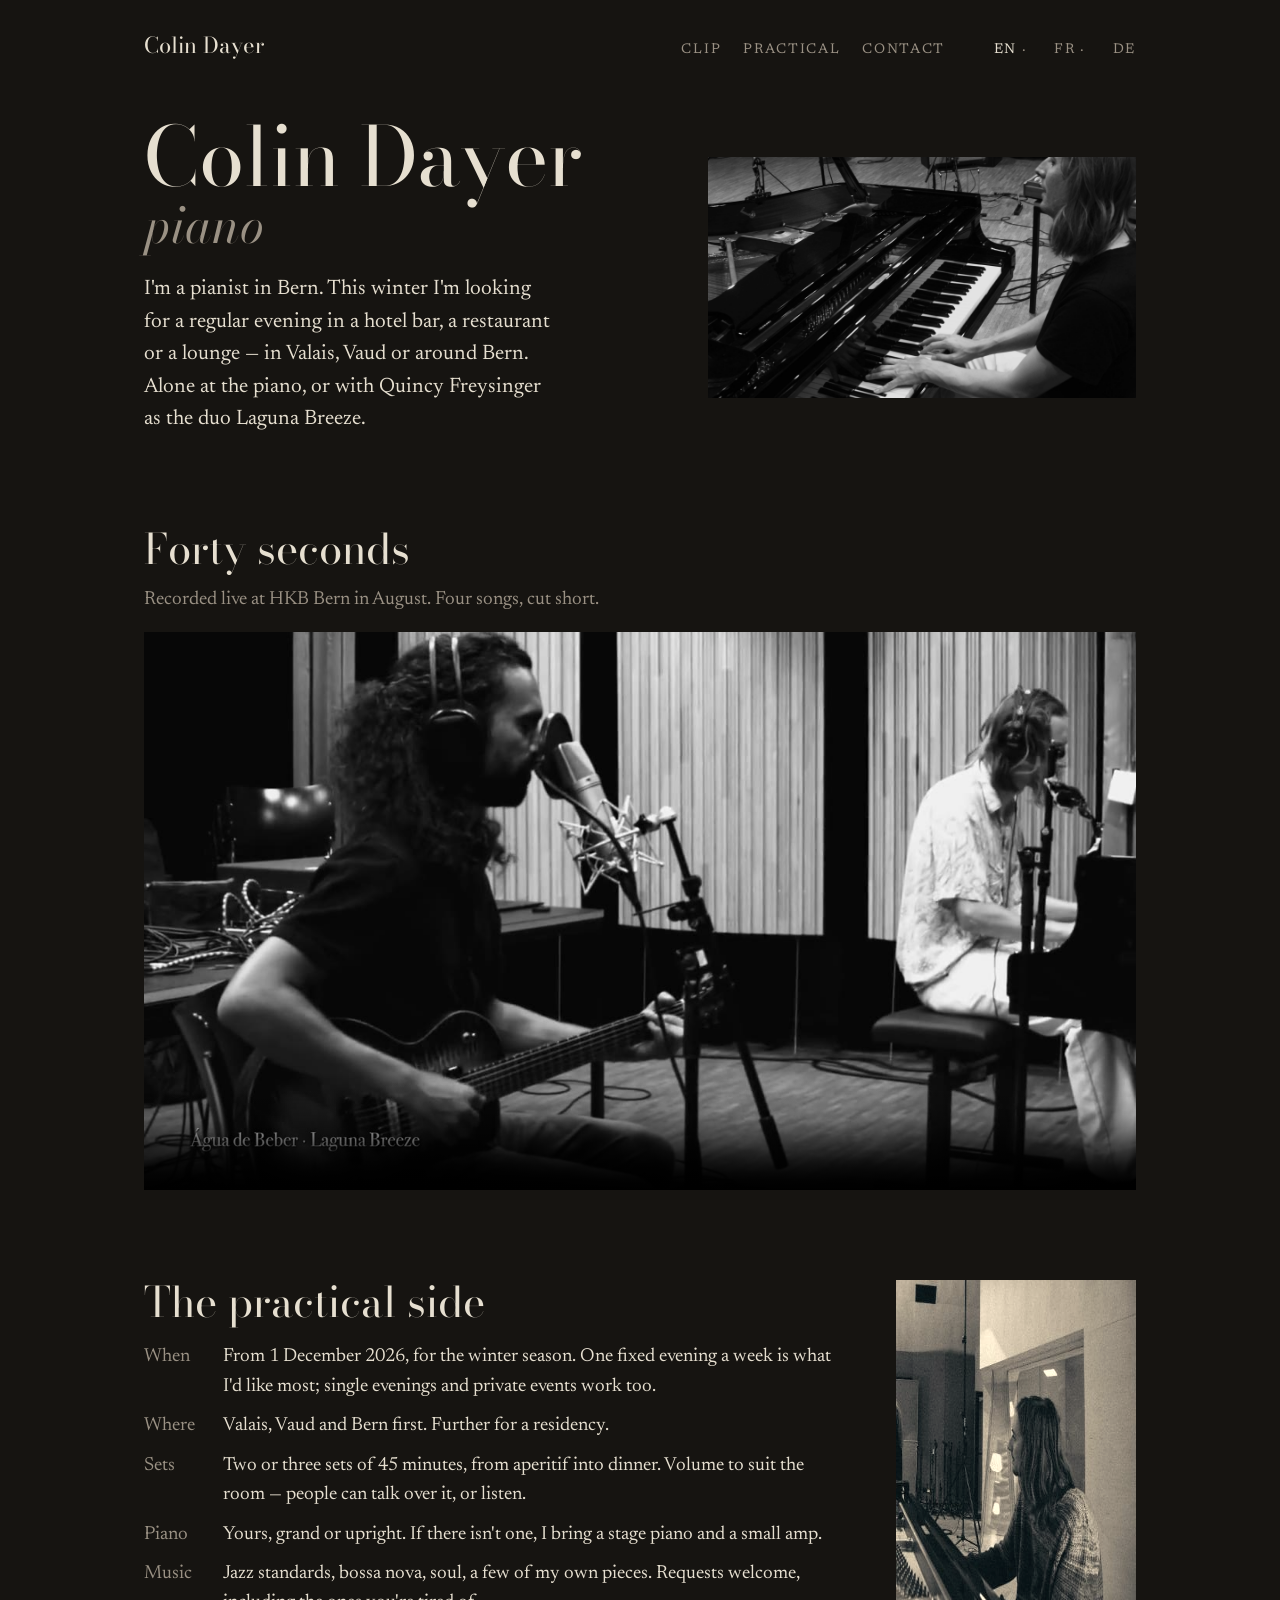
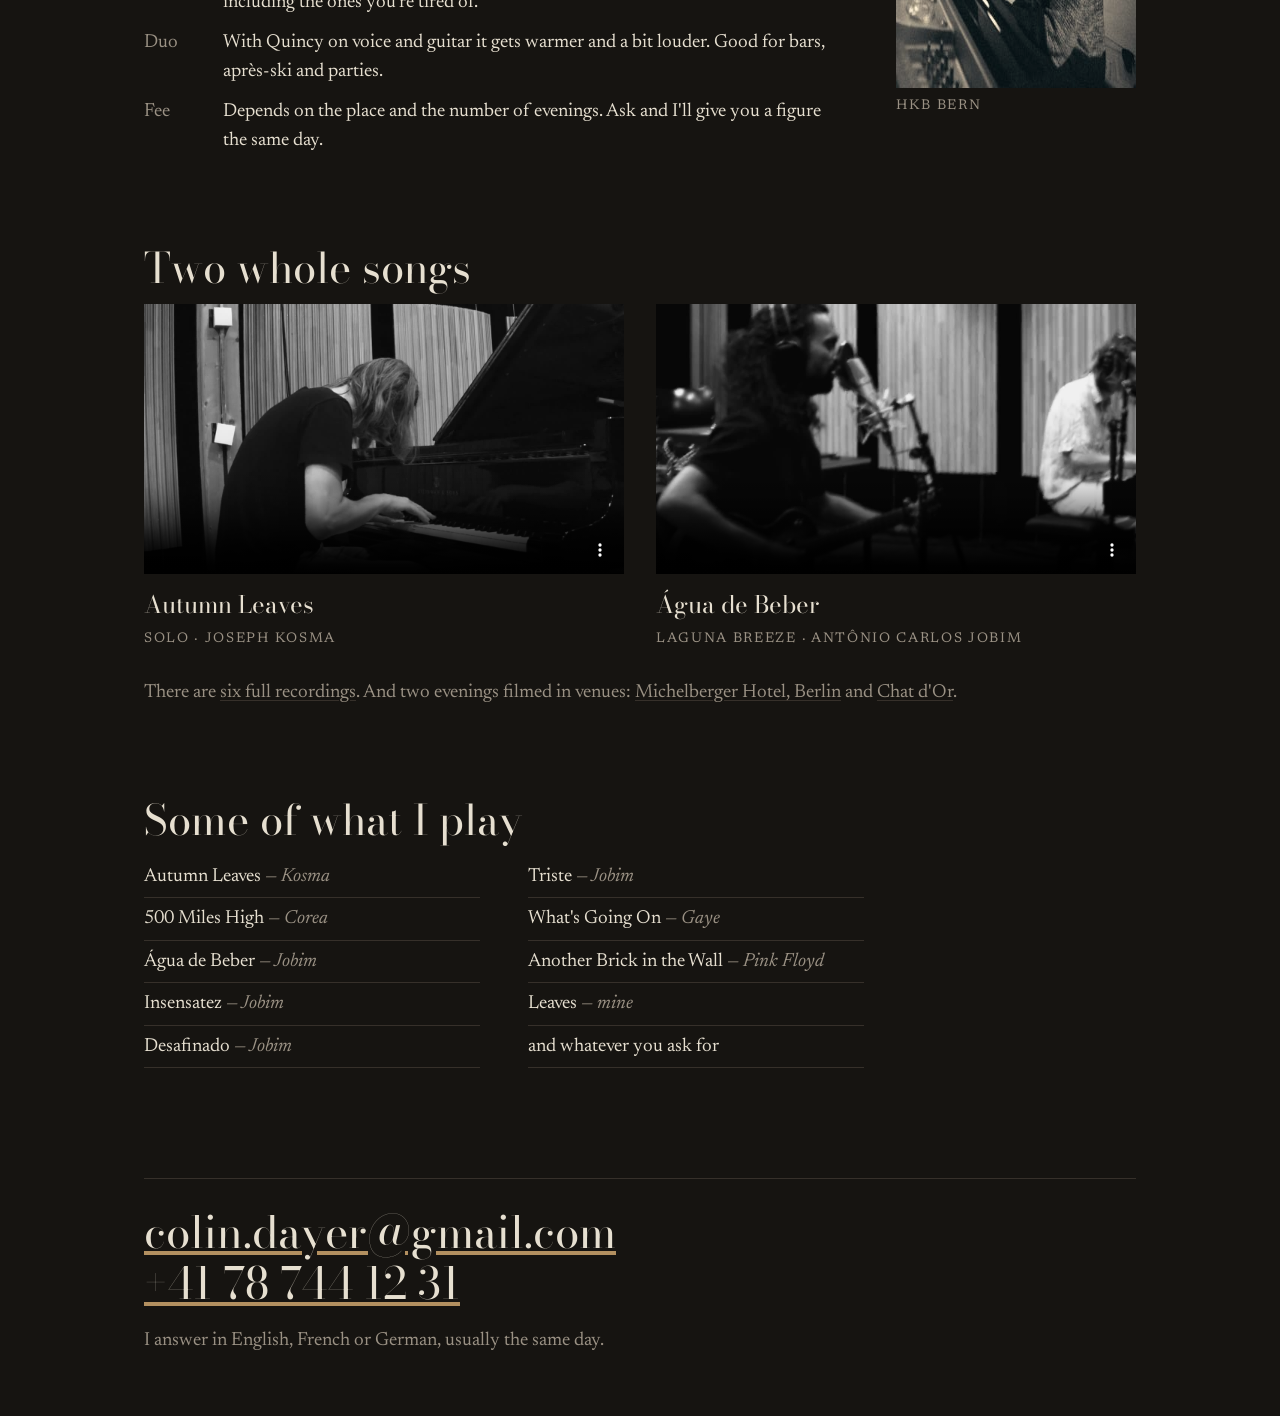
==== commit 2b44a523: "Booking page: practical block, plain gothic, clap-free piano videos, new clip and reel Co-Authored-B" ====
--- a/live/index.html
+++ b/live/index.html
@@ -4,156 +4,141 @@
 <meta charset="utf-8">
 <meta name="viewport" content="width=device-width, initial-scale=1">
 <title>Colin Dayer, piano</title>
-<meta name="description" content="Live piano for hotels, bars and restaurants in Switzerland. Solo, or as the duo Laguna Breeze with voice and guitar. Winter 2026/27.">
+<meta name="description" content="Pianist in Bern. Solo piano or the duo Laguna Breeze for hotels, bars and restaurants. Free from December 2026.">
 <meta name="robots" content="noindex">
 <link rel="preconnect" href="https://fonts.googleapis.com">
 <link rel="preconnect" href="https://fonts.gstatic.com" crossorigin>
-<link href="https://fonts.googleapis.com/css2?family=Bodoni+Moda:ital,opsz,wght@0,6..96,400;0,6..96,600;1,6..96,400&family=Newsreader:ital,opsz,wght@0,6..72,400;0,6..72,500;1,6..72,400&display=swap" rel="stylesheet">
+<link href="https://fonts.googleapis.com/css2?family=Bodoni+Moda:ital,opsz,wght@0,6..96,400;0,6..96,500;1,6..96,400&family=Newsreader:ital,opsz,wght@0,6..72,400;0,6..72,500;1,6..72,400&display=swap" rel="stylesheet">
 <style>
-  :root { --paper:#17150f; --paper-2:#1d1a14; --ink:#e9e2d2; --dim:#9d9483; --line:#3a3429; --accent:#b08d57; }
+  :root { --bg:#161411; --fg:#e6dfd0; --dim:#9a9184; --line:#36302a; --gold:#b39060; }
   * { box-sizing:border-box; margin:0; padding:0; }
-  html { background:var(--paper); }
-  body { background:var(--paper); color:var(--ink); font:400 19px/1.55 "Newsreader", Georgia, "Times New Roman", serif; -webkit-font-smoothing:antialiased; overflow-x:hidden; }
-  body::before { content:""; position:fixed; inset:0; pointer-events:none; z-index:10; opacity:.07; background-image:url("data:image/svg+xml,%3Csvg xmlns='http://www.w3.org/2000/svg' width='180' height='180'%3E%3Cfilter id='n'%3E%3CfeTurbulence type='fractalNoise' baseFrequency='.9' numOctaves='2' stitchTiles='stitch'/%3E%3C/filter%3E%3Crect width='100%25' height='100%25' filter='url(%23n)'/%3E%3C/svg%3E"); }
-  .frame { position:fixed; inset:14px; border:1px solid var(--line); pointer-events:none; z-index:9; }
-  .runner { position:fixed; left:30px; top:50%; transform:translateY(-50%) rotate(180deg); writing-mode:vertical-rl; font-size:12px; letter-spacing:.28em; text-transform:uppercase; color:var(--dim); z-index:9; }
-  a { color:inherit; text-decoration:none; border-bottom:1px solid var(--line); }
-  a:hover { border-color:var(--accent); }
-  .caps { font-size:12px; letter-spacing:.26em; text-transform:uppercase; color:var(--dim); font-weight:500; }
-  .bod { font-family:"Bodoni Moda", "Bodoni 72", Didot, serif; font-weight:400; }
-  .page { max-width:1180px; margin:0 auto; padding:0 60px 0 92px; }
+  html { background:var(--bg); }
+  body { background:var(--bg); color:var(--fg); font:400 19px/1.55 "Newsreader", Georgia, serif; -webkit-font-smoothing:antialiased; }
+  a { color:inherit; text-decoration:underline; text-decoration-color:var(--line); text-underline-offset:3px; }
+  a:hover { text-decoration-color:var(--gold); }
+  .wrap { max-width:1040px; margin:0 auto; padding:0 24px; }
+  .small { font-size:14px; letter-spacing:.12em; text-transform:uppercase; color:var(--dim); }
 
-  header.top { display:flex; justify-content:space-between; align-items:baseline; padding:38px 0 0; }
-  header.top .name { border:0; font-family:"Bodoni Moda", serif; font-size:21px; letter-spacing:.04em; }
-  header.top nav a { border:0; margin-left:26px; }
-  header.top nav a.on { color:var(--ink); }
+  header { display:flex; justify-content:space-between; align-items:baseline; padding:28px 0 0; }
+  header .name { font-family:"Bodoni Moda", serif; font-size:22px; text-decoration:none; }
+  header nav a { text-decoration:none; margin-left:22px; }
+  header nav a.on { color:var(--fg); }
 
-  .hero { display:grid; grid-template-columns: 5fr 7fr; gap:0 48px; align-items:end; margin-top:48px; }
-  .hero h1 { font-family:"Bodoni Moda", serif; font-weight:400; font-size:clamp(54px, 7.4vw, 108px); line-height:.92; letter-spacing:-.015em; }
-  .hero h1 i { font-style:italic; color:var(--dim); display:block; font-size:.62em; margin-top:.12em; }
-  .hero .lead { margin-top:26px; max-width:30ch; font-size:21px; }
-  .hero .lead em { font-style:italic; }
-  .hero figure { margin-right:-60px; position:relative; }
-  .hero figure img { display:block; width:100%; height:auto; filter:grayscale(1) sepia(.18) contrast(1.06) brightness(.9); }
-  .hero figure figcaption { position:absolute; left:-12px; bottom:18px; transform:rotate(-90deg); transform-origin:left bottom; white-space:nowrap; }
+  .top { display:grid; grid-template-columns:1.1fr .9fr; gap:40px; align-items:center; margin-top:56px; }
+  .top h1 { font-family:"Bodoni Moda", serif; font-weight:400; font-size:clamp(46px,6.4vw,84px); line-height:.95; }
+  .top h1 span { display:block; font-style:italic; color:var(--dim); font-size:.6em; margin-top:.15em; }
+  .top p { margin-top:24px; font-size:21px; max-width:34ch; }
+  .top img { width:100%; height:auto; display:block; filter:grayscale(1) contrast(1.05) brightness(.92); }
 
-  section { margin-top:140px; }
-  .sh { display:grid; grid-template-columns: 90px 1fr; align-items:baseline; gap:0 22px; margin-bottom:34px; }
-  .sh .n { font-family:"Bodoni Moda", serif; font-style:italic; font-size:58px; color:var(--dim); line-height:1; margin-left:-92px; text-align:right; width:60px; }
-  .sh h2 { font-family:"Bodoni Moda", serif; font-weight:400; font-size:clamp(32px,4vw,46px); line-height:1.05; }
-  .sh p { grid-column:2; margin-top:10px; max-width:58ch; color:var(--dim); }
-  .rule { border:0; border-top:1px solid var(--line); margin:0 0 30px; }
+  h2 { font-family:"Bodoni Moda", serif; font-weight:400; font-size:clamp(30px,3.6vw,42px); line-height:1.05; margin-bottom:14px; }
+  .clip { margin-top:90px; }
+  .clip p { color:var(--dim); margin-bottom:18px; }
+  video, .yt { width:100%; display:block; background:#000; aspect-ratio:16/9; border:0; }
 
-  video, .yt { width:100%; display:block; background:#000; aspect-ratio:16/9; border:0; }
-  .one { max-width:960px; }
-  .two { display:grid; grid-template-columns:1fr 1fr; gap:36px; }
-  .three { display:grid; grid-template-columns: 1.35fr 1fr 1fr; gap:28px; align-items:start; }
-  .three > div:nth-child(2) { margin-top:70px; }
-  .three > div:nth-child(3) { margin-top:140px; }
-  .card h3 { font-family:"Bodoni Moda", serif; font-weight:400; font-size:24px; margin-top:14px; line-height:1.15; }
-  .card .caps { display:block; margin-top:6px; }
+  .facts { margin-top:90px; display:grid; grid-template-columns:1fr 240px; gap:48px; align-items:start; }
+  .facts dl { display:grid; grid-template-columns:max-content 1fr; gap:10px 28px; margin-top:18px; }
+  .facts dt { color:var(--dim); }
+  .facts dd { margin:0; }
+  .facts img { width:100%; display:block; filter:grayscale(.2) sepia(.25); }
+  .facts figcaption { margin-top:8px; }
 
-  .booking { display:grid; grid-template-columns: 240px 1fr 1fr; gap:48px; align-items:start; }
-  .booking img { width:100%; display:block; filter:grayscale(.2) sepia(.25); border:1px solid var(--line); padding:6px; background:var(--paper-2); }
-  .booking h3 { font-family:"Bodoni Moda", serif; font-style:italic; font-weight:400; font-size:30px; margin-bottom:8px; }
+  .songs { margin-top:90px; }
+  .songs .two { display:grid; grid-template-columns:1fr 1fr; gap:32px; }
+  .songs h3 { font-family:"Bodoni Moda", serif; font-weight:400; font-size:24px; margin-top:12px; }
+  .songs .more { margin-top:26px; color:var(--dim); }
 
-  ol.prog { list-style:none; max-width:720px; }
-  ol.prog li { display:flex; align-items:baseline; gap:10px; padding:8px 0; }
-  ol.prog li::after { content:""; order:2; flex:1; border-bottom:1px dotted var(--line); }
-  ol.prog li span:first-child { order:1; }
-  ol.prog li span:last-child { order:3; color:var(--dim); font-style:italic; }
+  .rep { margin-top:90px; }
+  .rep ul { list-style:none; columns:2; column-gap:48px; max-width:720px; }
+  .rep li { padding:6px 0; border-bottom:1px solid var(--line); break-inside:avoid; }
+  .rep li i { color:var(--dim); }
 
-  footer { margin:160px 0 70px; }
-  footer .big { font-family:"Bodoni Moda", serif; font-weight:400; font-size:clamp(30px,4.6vw,58px); line-height:1.1; }
-  footer .big a { border-bottom:1px solid var(--accent); }
-  footer .colophon { margin-top:44px; padding-top:18px; border-top:1px solid var(--line); display:flex; justify-content:space-between; flex-wrap:wrap; gap:10px; }
+  footer { margin:110px 0 60px; border-top:1px solid var(--line); padding-top:28px; }
+  footer .big { font-family:"Bodoni Moda", serif; font-size:clamp(26px,4vw,44px); line-height:1.15; }
+  footer .big a { text-decoration-color:var(--gold); }
+  footer p.note { margin-top:18px; color:var(--dim); }
 
-  .more { margin-top:28px; color:var(--dim); max-width:70ch; }
-
-  @media (max-width: 900px) {
-    .runner, .frame { display:none; }
-    .page { padding:0 18px; }
-    header.top nav a { margin-left:14px; }
-    header.top nav .hide { display:none; }
-    .hero { grid-template-columns:1fr; gap:26px; margin-top:28px; }
-    .hero figure { margin-right:0; order:-1; }
-    .hero figure figcaption { position:static; transform:none; margin-top:8px; }
-    section { margin-top:90px; }
-    .sh { grid-template-columns:1fr; }
-    .sh .n { margin-left:0; text-align:left; width:auto; font-size:40px; }
-    .sh p { grid-column:1; }
-    .two, .three, .booking { grid-template-columns:1fr; }
-    .three > div { margin-top:0 !important; }
-    .booking img { max-width:260px; }
+  @media (max-width:820px) {
+    header nav .hide { display:none; }
+    .top { grid-template-columns:1fr; gap:24px; margin-top:30px; }
+    .top img { order:-1; }
+    .clip, .facts, .songs, .rep { margin-top:64px; }
+    .facts { grid-template-columns:1fr; }
+    .facts img { max-width:240px; }
+    .facts dl { grid-template-columns:1fr; gap:4px; }
+    .facts dt { margin-top:10px; }
+    .songs .two { grid-template-columns:1fr; }
+    .rep ul { columns:1; }
   }
 </style>
 </head>
 <body>
-<div class="frame"></div>
-<div class="runner">Colin Dayer · piano · winter 2026/27</div>
+<div class="wrap">
 
-<div class="page">
-<header class="top">
+<header>
   <a class="name" href="#">Colin Dayer</a>
-  <nav class="caps"><a class="hide" href="#reel">Clip</a><a class="hide" href="#songs">Two songs</a><a class="hide" href="#contact">Contact</a> <span style="margin-left:26px"><a class="on" href="#">en</a> · <a class="" href="fr/">fr</a> · <a class="" href="de/">de</a></span></nav>
+  <nav class="small"><a class="hide" href="#clip">Clip</a><a class="hide" href="#facts">Practical</a><a class="hide" href="#contact">Contact</a> <span style="margin-left:22px"><a class="on" href="#">en</a> · <a class="" href="fr/">fr</a> · <a class="" href="de/">de</a></span></nav>
 </header>
 
-<div class="hero">
+<section class="top">
   <div>
-    <h1>Colin Dayer<i>piano</i></h1>
-    <p class="lead">I play piano in hotels, bars and restaurants. On my own, or with Quincy Freysinger as <em>Laguna Breeze</em>.</p>
+    <h1>Colin Dayer<span>piano</span></h1>
+    <p>I'm a pianist in Bern. This winter I'm looking for a regular evening in a hotel bar, a restaurant or a lounge — in Valais, Vaud or around Bern. Alone at the piano, or with Quincy Freysinger as the duo Laguna Breeze.</p>
   </div>
-  <figure><img src="media/photo.jpg?v=3" alt="Colin Dayer at the piano"><figcaption class="caps">HKB Bern, August 2026</figcaption></figure>
-</div>
-
-<section id="reel">
-  <div class="sh"><span class="n">1</span><h2>A minute and a bit</h2><p>Recorded and filmed live at HKB Bern, August 2026.</p></div>
-  <hr class="rule">
-  <div class="one"><video controls preload="metadata" playsinline src="media/clip.mp4?v=3" poster="media/clip.jpg?v=3"></video></div>
+  <img src="media/photo.jpg?v=4" alt="Colin Dayer at the piano">
 </section>
 
-<section id="songs">
-  <div class="sh"><span class="n">2</span><h2>Two songs</h2><p>One alone, one with Quincy. Both recorded live at HKB Bern, August 2026.</p></div>
-  <hr class="rule">
-  <div class="two">
-    <div class="card" id="solo"><video controls preload="none" playsinline src="media/autumn-leaves.mp4?v=3" poster="media/autumn-leaves.jpg?v=3"></video><h3>Autumn Leaves</h3><span class="caps">Solo piano · Joseph Kosma</span></div>
-    <div class="card" id="duo"><video controls preload="none" playsinline src="media/agua-de-beber.mp4?v=3" poster="media/agua-de-beber.jpg?v=3"></video><h3>Água de Beber</h3><span class="caps">Laguna Breeze · Antônio Carlos Jobim</span></div>
-  </div>
-  <p class="more">More: <a href="more/">six full recordings</a> · <a href="https://www.youtube.com/watch?v=vUCsnB3HBtA">Michelberger Hotel, Berlin</a> · <a href="https://www.youtube.com/watch?v=y7jfkttqpyw">Chat d'Or</a></p>
+<section class="clip" id="clip">
+  <h2>Forty seconds</h2>
+  <p>Recorded live at HKB Bern in August. Four songs, cut short.</p>
+  <video controls preload="metadata" playsinline src="media/clip.mp4?v=4" poster="media/clip.jpg?v=4"></video>
 </section>
 
-<section id="booking">
-  <div class="sh"><span class="n">3</span><h2>This winter</h2><p>Free from December, in Valais, Vaud and Bern. Ideally a regular evening each week; single evenings and private events are also welcome.</p></div>
-  <hr class="rule">
-  <div class="booking">
-    <img src="media/console.jpg?v=3" alt="Colin Dayer in the studio" width="408" height="408">
-    <div><h3>Solo</h3><p>On your piano, grand or upright, or I bring a stage piano. Usually two or three sets of 45 minutes, from aperitif through dinner.</p></div>
-    <div><h3>Duo</h3><p>Piano, voice and guitar. Right for bars, après-ski and parties, where a little more energy helps.</p></div>
+<section class="facts" id="facts">
+  <div>
+    <h2>The practical side</h2>
+    <dl>
+      <dt>When</dt><dd>From 1 December 2026, for the winter season. One fixed evening a week is what I'd like most; single evenings and private events work too.</dd>
+      <dt>Where</dt><dd>Valais, Vaud and Bern first. Further for a residency.</dd>
+      <dt>Sets</dt><dd>Two or three sets of 45 minutes, from aperitif into dinner. Volume to suit the room — people can talk over it, or listen.</dd>
+      <dt>Piano</dt><dd>Yours, grand or upright. If there isn't one, I bring a stage piano and a small amp.</dd>
+      <dt>Music</dt><dd>Jazz standards, bossa nova, soul, a few of my own pieces. Requests welcome, including the ones you're tired of.</dd>
+      <dt>Duo</dt><dd>With Quincy on voice and guitar it gets warmer and a bit louder. Good for bars, après-ski and parties.</dd>
+      <dt>Fee</dt><dd>Depends on the place and the number of evenings. Ask and I'll give you a figure the same day.</dd>
+    </dl>
   </div>
+  <figure><img src="media/console.jpg?v=4" alt="Colin Dayer in the studio" width="408" height="408"><figcaption class="small">HKB Bern</figcaption></figure>
 </section>
 
-<section id="programme">
-  <div class="sh"><span class="n">4</span><h2>Programme</h2><p>A selection. Requests welcome.</p></div>
-  <hr class="rule">
-  <ol class="prog">
-    <li><span>Autumn Leaves</span><span>Kosma</span></li>
-    <li><span>500 Miles High</span><span>Corea</span></li>
-    <li><span>Água de Beber</span><span>Jobim</span></li>
-    <li><span>Insensatez</span><span>Jobim</span></li>
-    <li><span>Desafinado</span><span>Jobim</span></li>
-    <li><span>Triste</span><span>Jobim</span></li>
-    <li><span>What's Going On</span><span>Gaye</span></li>
-    <li><span>Another Brick in the Wall</span><span>Pink Floyd</span></li>
-    <li><span>Leaves</span><span>Dayer</span></li>
-  </ol>
+<section class="songs" id="songs">
+  <h2>Two whole songs</h2>
+  <div class="two">
+    <div><video controls preload="none" playsinline src="media/autumn-leaves.mp4?v=4" poster="media/autumn-leaves.jpg?v=4"></video><h3>Autumn Leaves</h3><span class="small">Solo · Joseph Kosma</span></div>
+    <div><video controls preload="none" playsinline src="media/agua-de-beber.mp4?v=4" poster="media/agua-de-beber.jpg?v=4"></video><h3>Água de Beber</h3><span class="small">Laguna Breeze · Antônio Carlos Jobim</span></div>
+  </div>
+  <p class="more">There are <a href="more/">six full recordings</a>. And two evenings filmed in venues: <a href="https://www.youtube.com/watch?v=vUCsnB3HBtA">Michelberger Hotel, Berlin</a> and <a href="https://www.youtube.com/watch?v=y7jfkttqpyw">Chat d'Or</a>.</p>
+</section>
+
+<section class="rep">
+  <h2>Some of what I play</h2>
+  <ul>
+    <li>Autumn Leaves <i>— Kosma</i></li>
+    <li>500 Miles High <i>— Corea</i></li>
+    <li>Água de Beber <i>— Jobim</i></li>
+    <li>Insensatez <i>— Jobim</i></li>
+    <li>Desafinado <i>— Jobim</i></li>
+    <li>Triste <i>— Jobim</i></li>
+    <li>What's Going On <i>— Gaye</i></li>
+    <li>Another Brick in the Wall <i>— Pink Floyd</i></li>
+    <li>Leaves <i>— mine</i></li>
+    <li>and whatever you ask for</li>
+  </ul>
 </section>
 
 <footer id="contact">
-  <p class="caps" style="margin-bottom:16px">Bookings</p>
   <p class="big"><a href="mailto:colin.dayer@gmail.com?subject=Live%20piano%20%E2%80%93%20winter%202026%2F27">colin.dayer@gmail.com</a><br><a href="tel:+41787441231">+41 78 744 12 31</a></p>
-  <div class="colophon caps"><span>Colin Dayer · Laguna Breeze</span><span>I reply in English, French or German</span></div>
+  <p class="note">I answer in English, French or German, usually the same day.</p>
 </footer>
+
 </div>
-
 </body>
 </html>
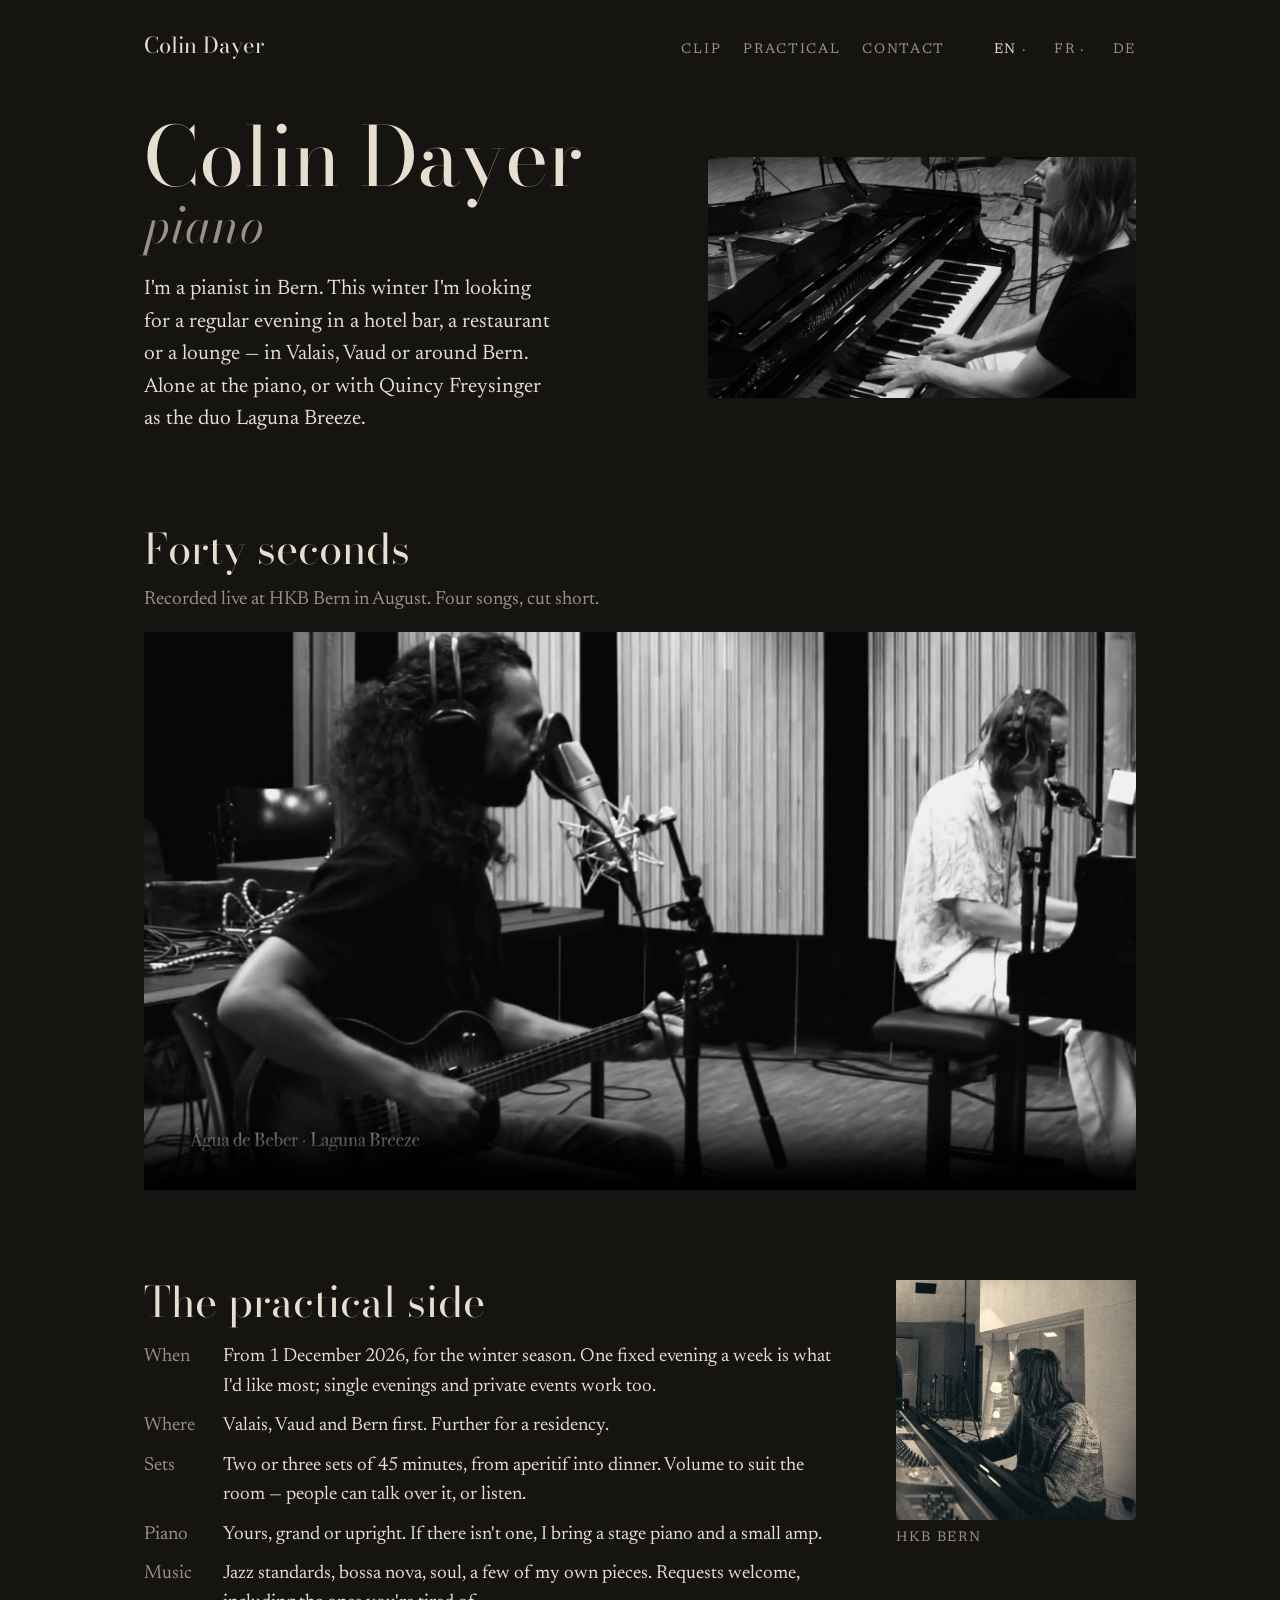
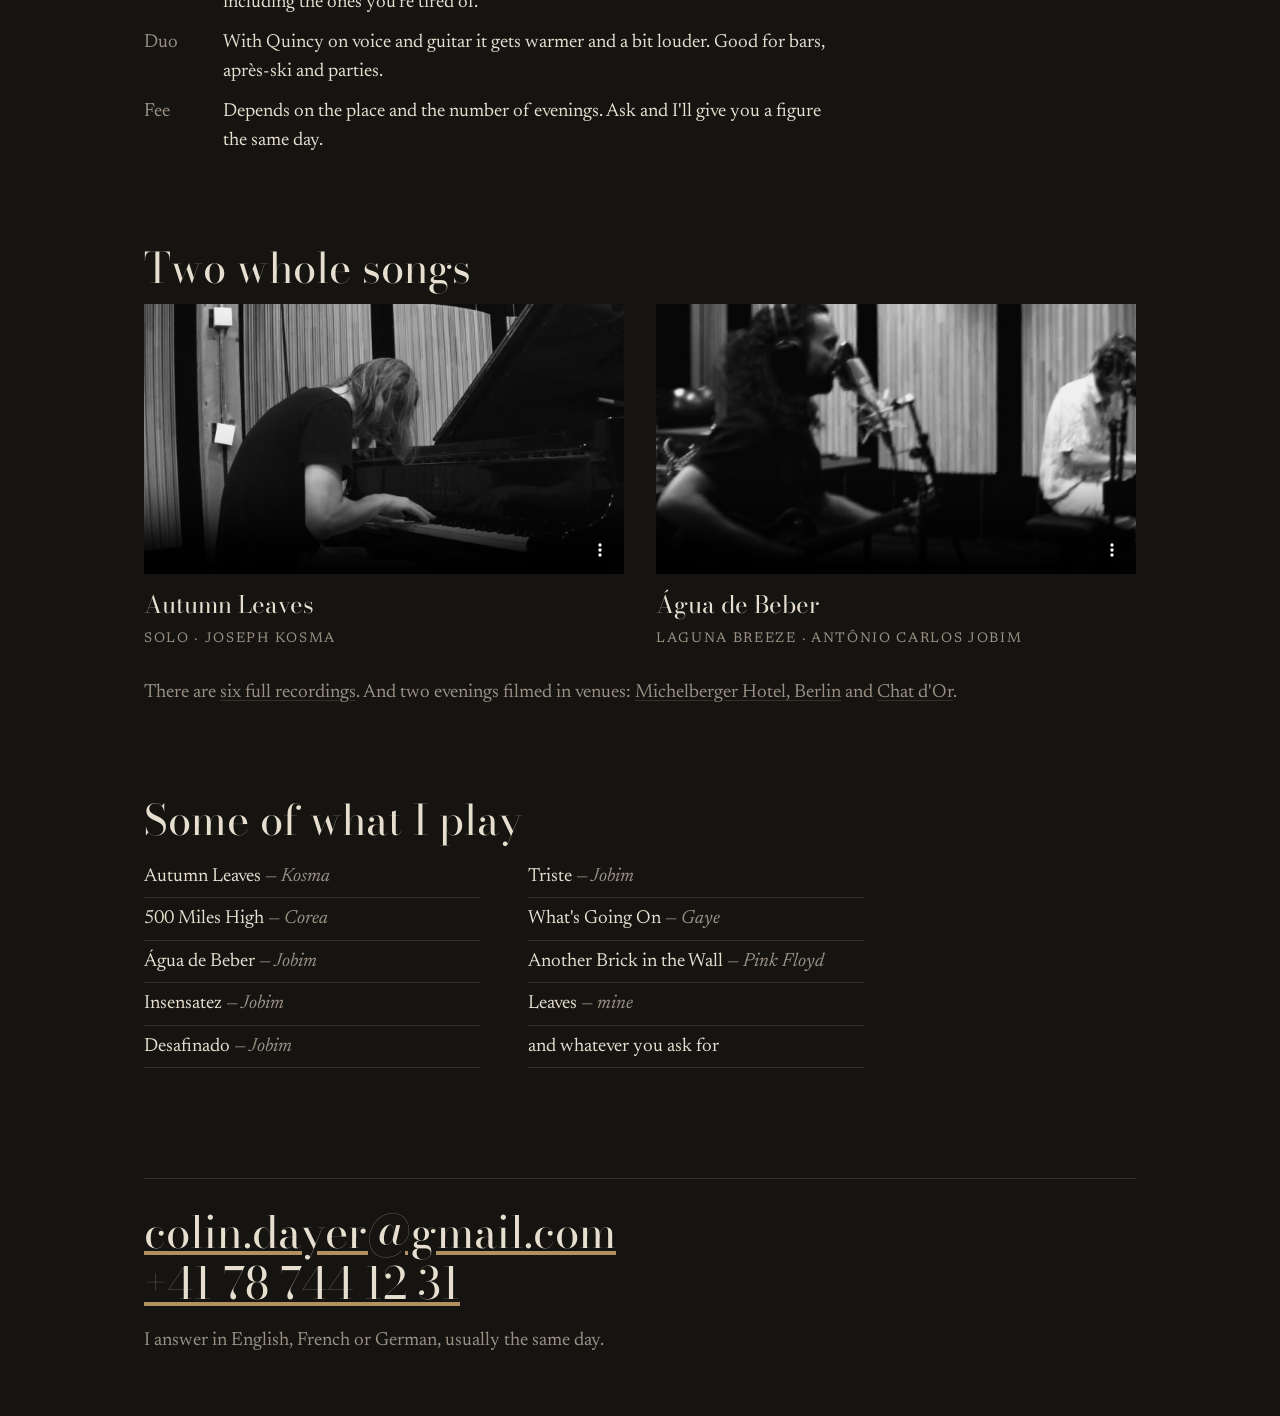
==== commit bfa7d34e: "Fix stretched studio photo (height:auto) Co-Authored-By: Claude Fable 5.1 <noreply@anthropic.com>" ====
--- a/live/index.html
+++ b/live/index.html
@@ -39,7 +39,7 @@
   .facts dl { display:grid; grid-template-columns:max-content 1fr; gap:10px 28px; margin-top:18px; }
   .facts dt { color:var(--dim); }
   .facts dd { margin:0; }
-  .facts img { width:100%; display:block; filter:grayscale(.2) sepia(.25); }
+  .facts img { width:100%; height:auto; aspect-ratio:1/1; object-fit:cover; display:block; filter:grayscale(.2) sepia(.25); }
   .facts figcaption { margin-top:8px; }
 
   .songs { margin-top:90px; }
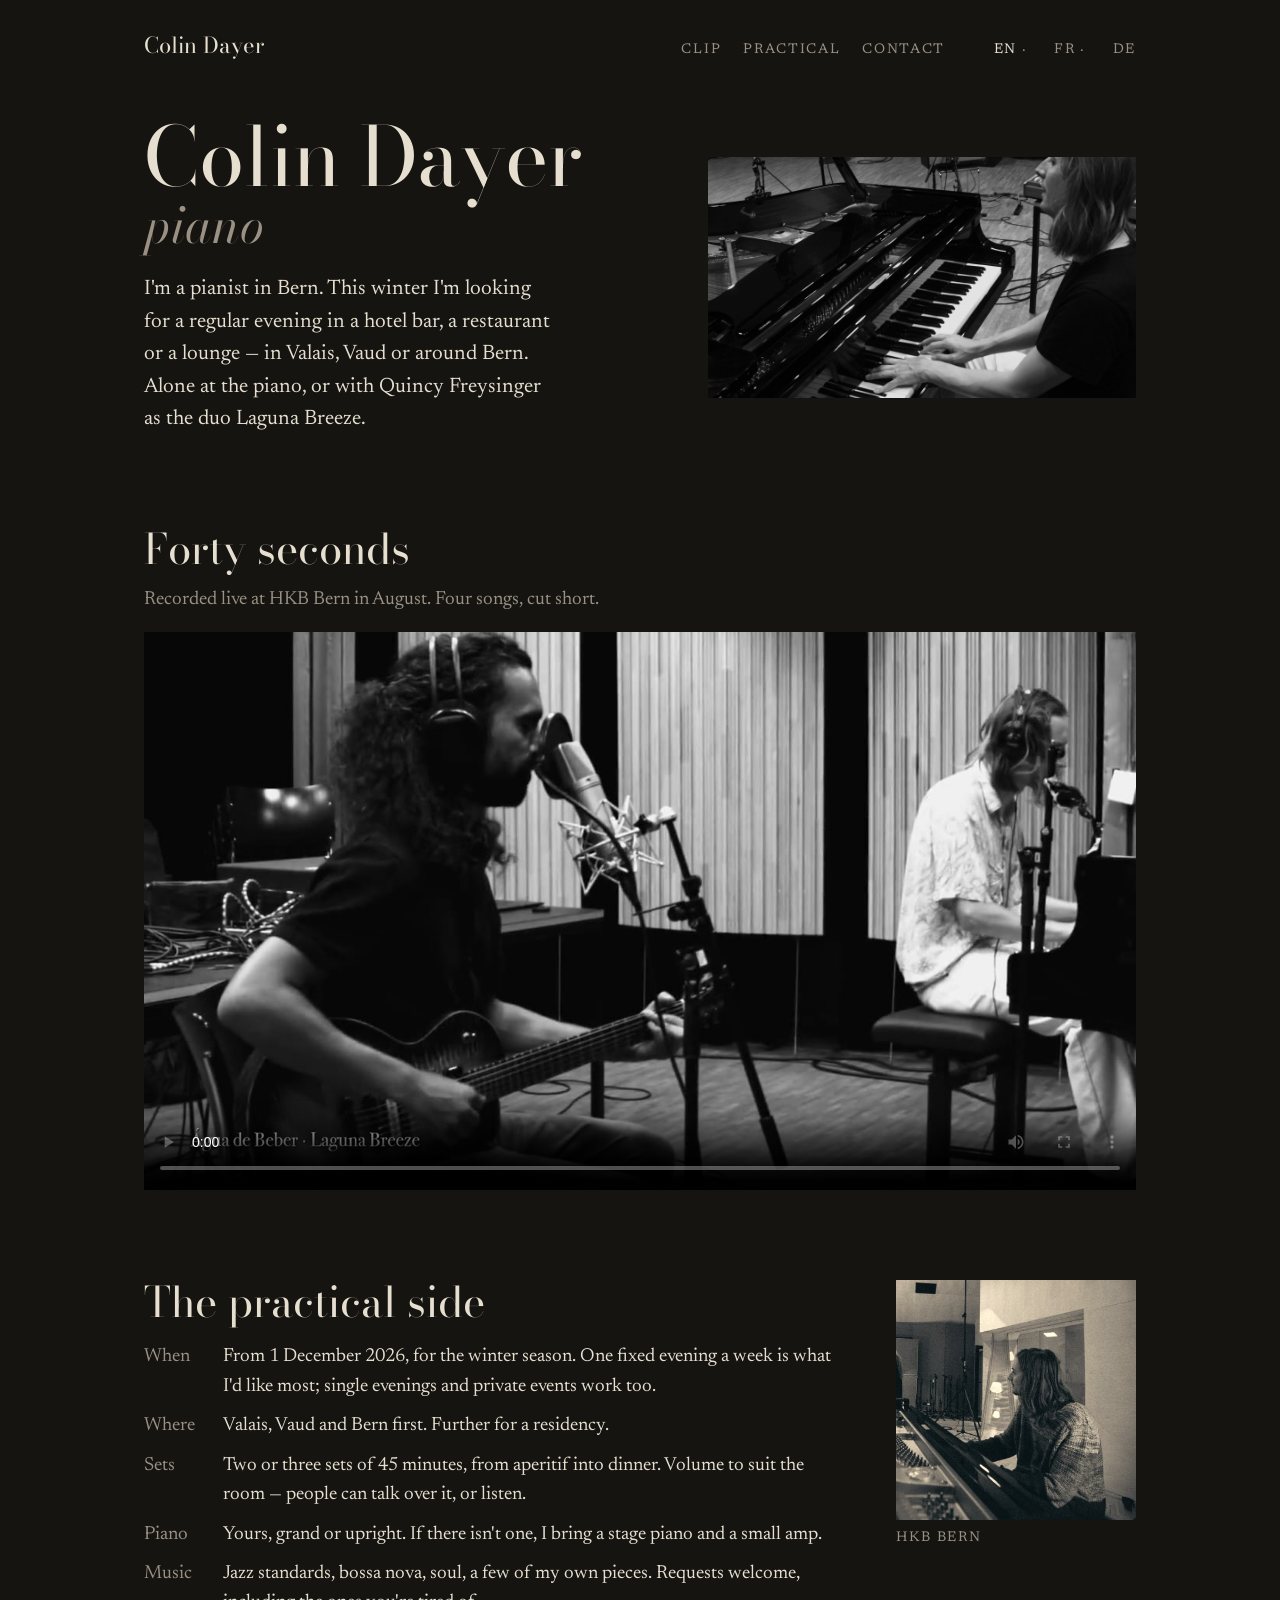
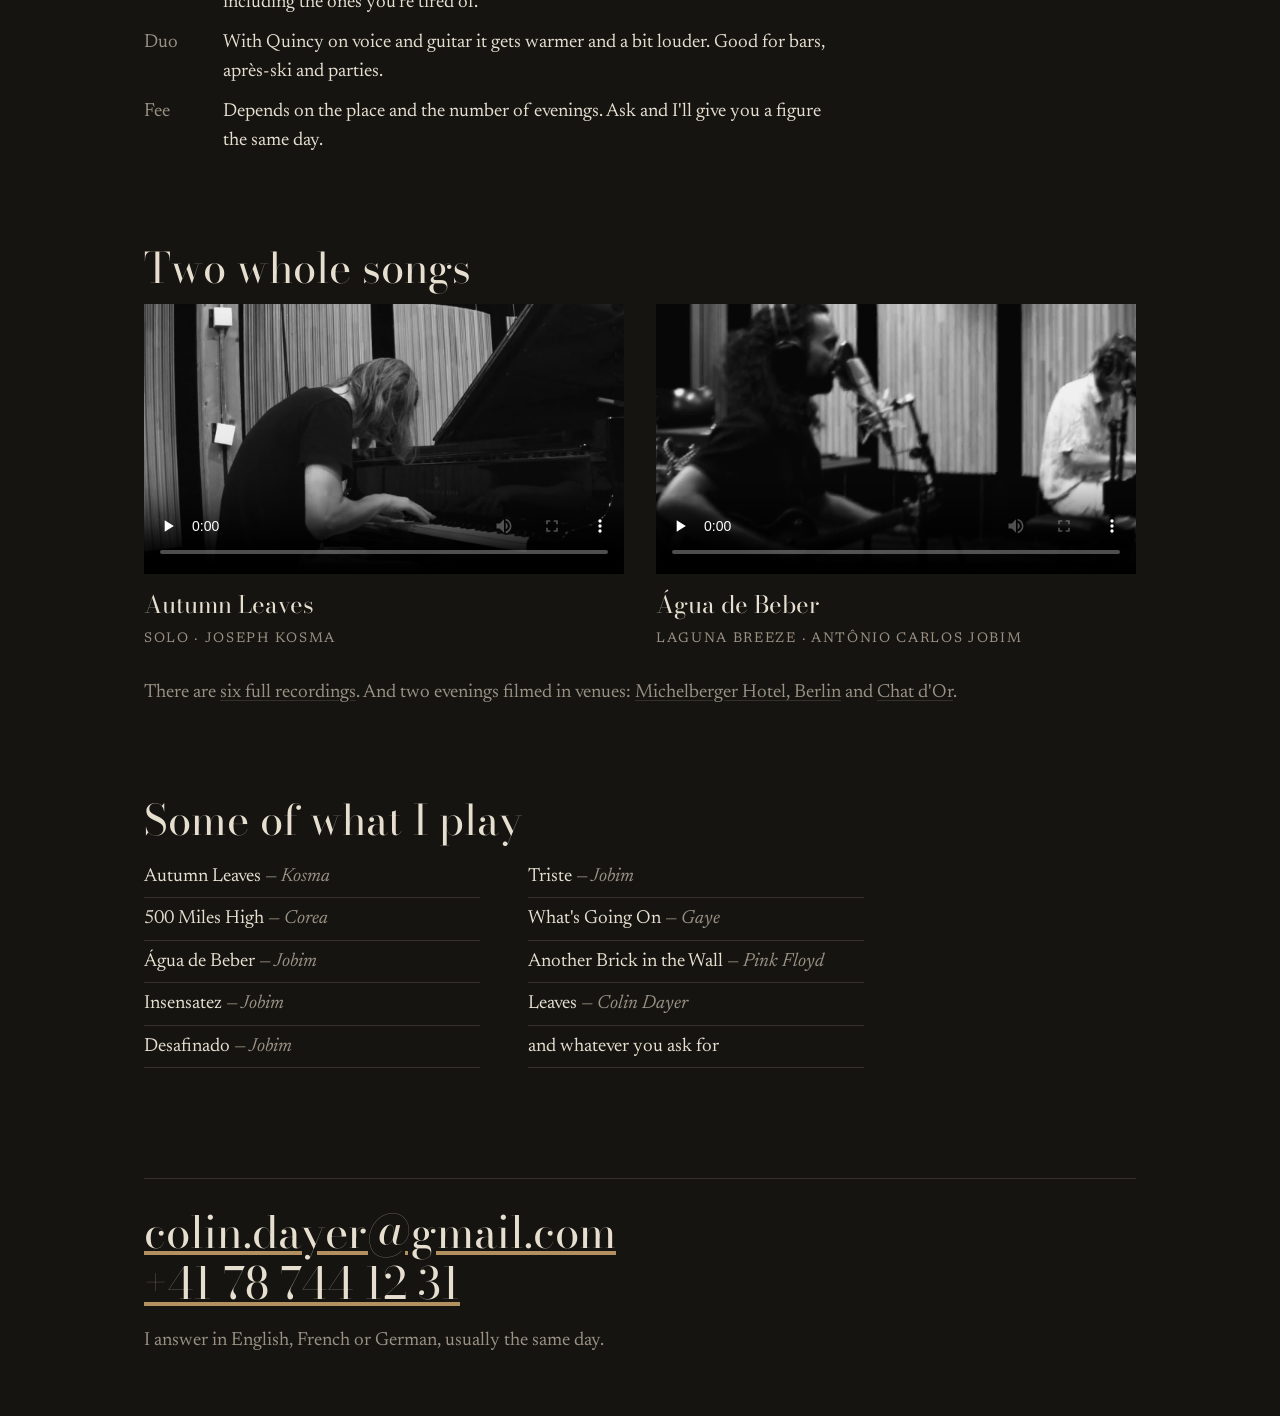
==== commit b7822663: "Repertoire: credit Leaves to Colin Dayer Co-Authored-By: Claude Fable 5.1 <noreply@anthropic.com>" ====
--- a/live/index.html
+++ b/live/index.html
@@ -129,7 +129,7 @@
     <li>Triste <i>— Jobim</i></li>
     <li>What's Going On <i>— Gaye</i></li>
     <li>Another Brick in the Wall <i>— Pink Floyd</i></li>
-    <li>Leaves <i>— mine</i></li>
+    <li>Leaves <i>— Colin Dayer</i></li>
     <li>and whatever you ask for</li>
   </ul>
 </section>
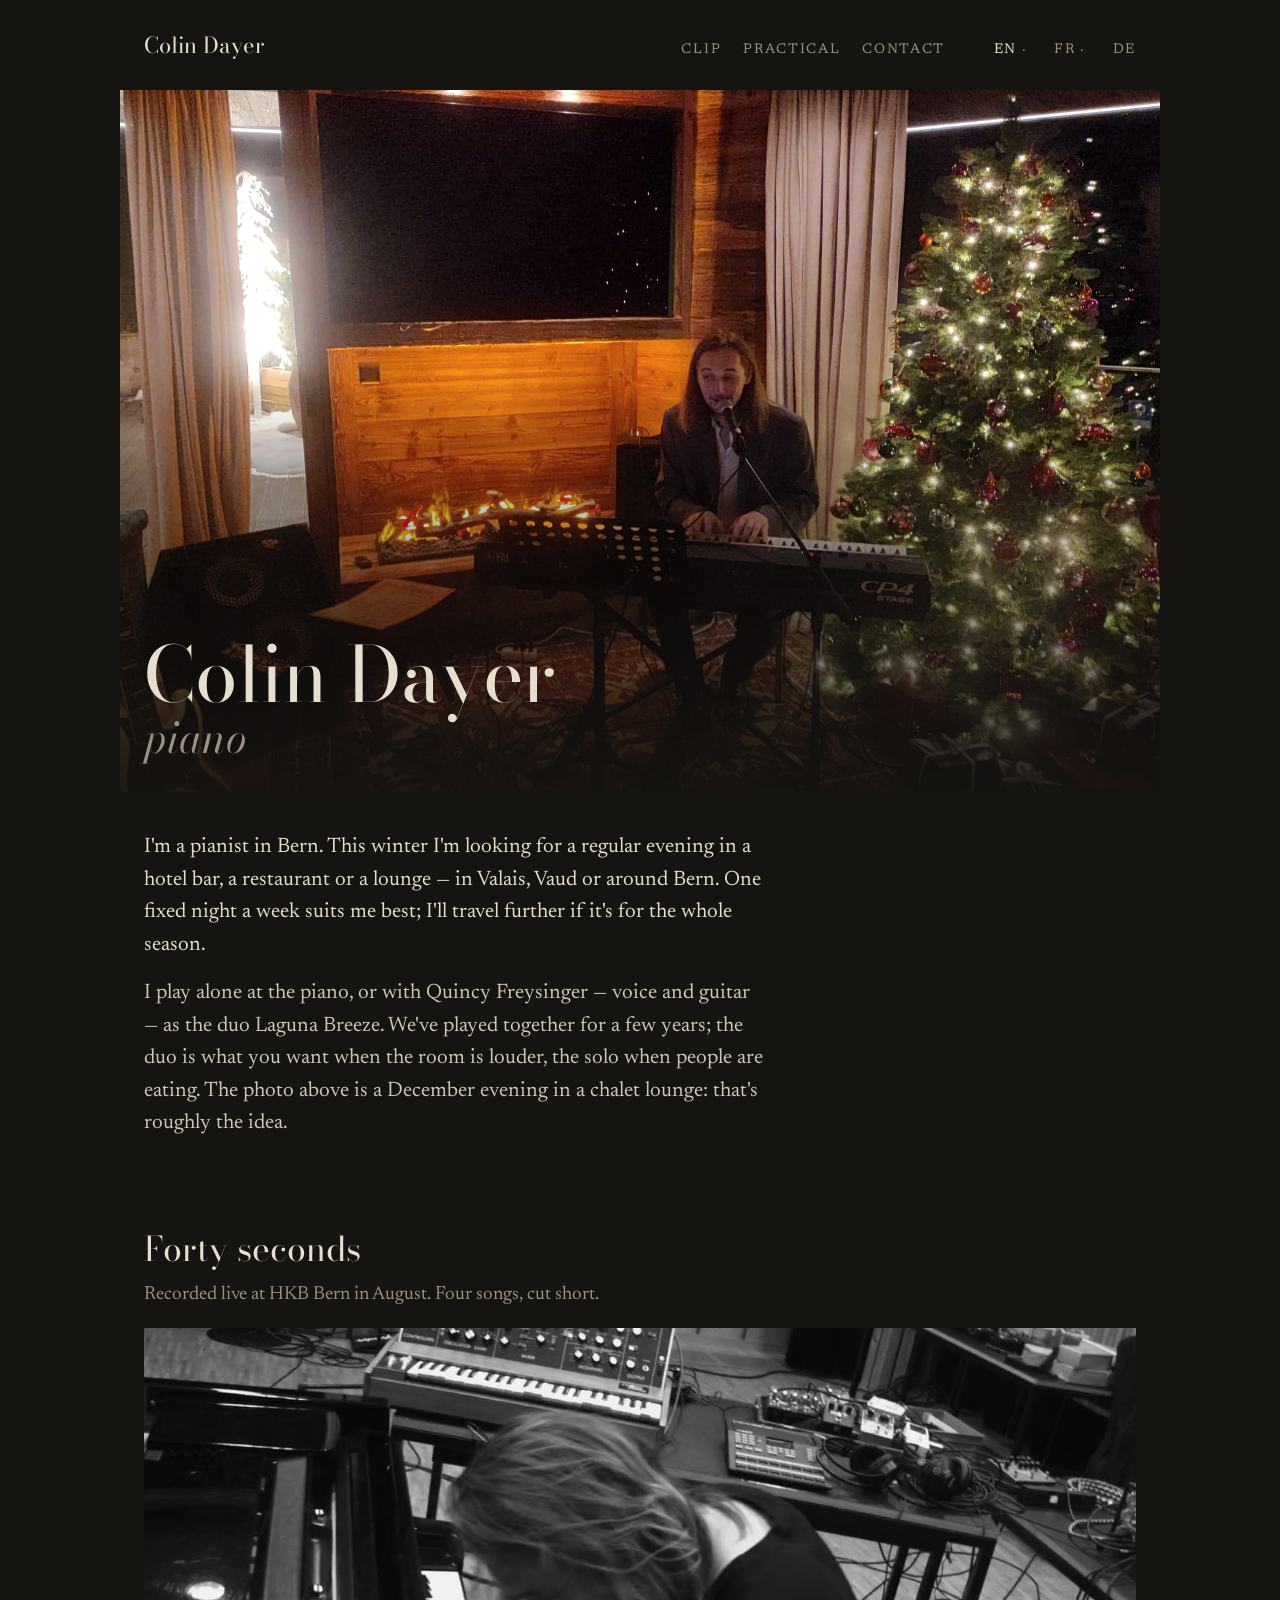
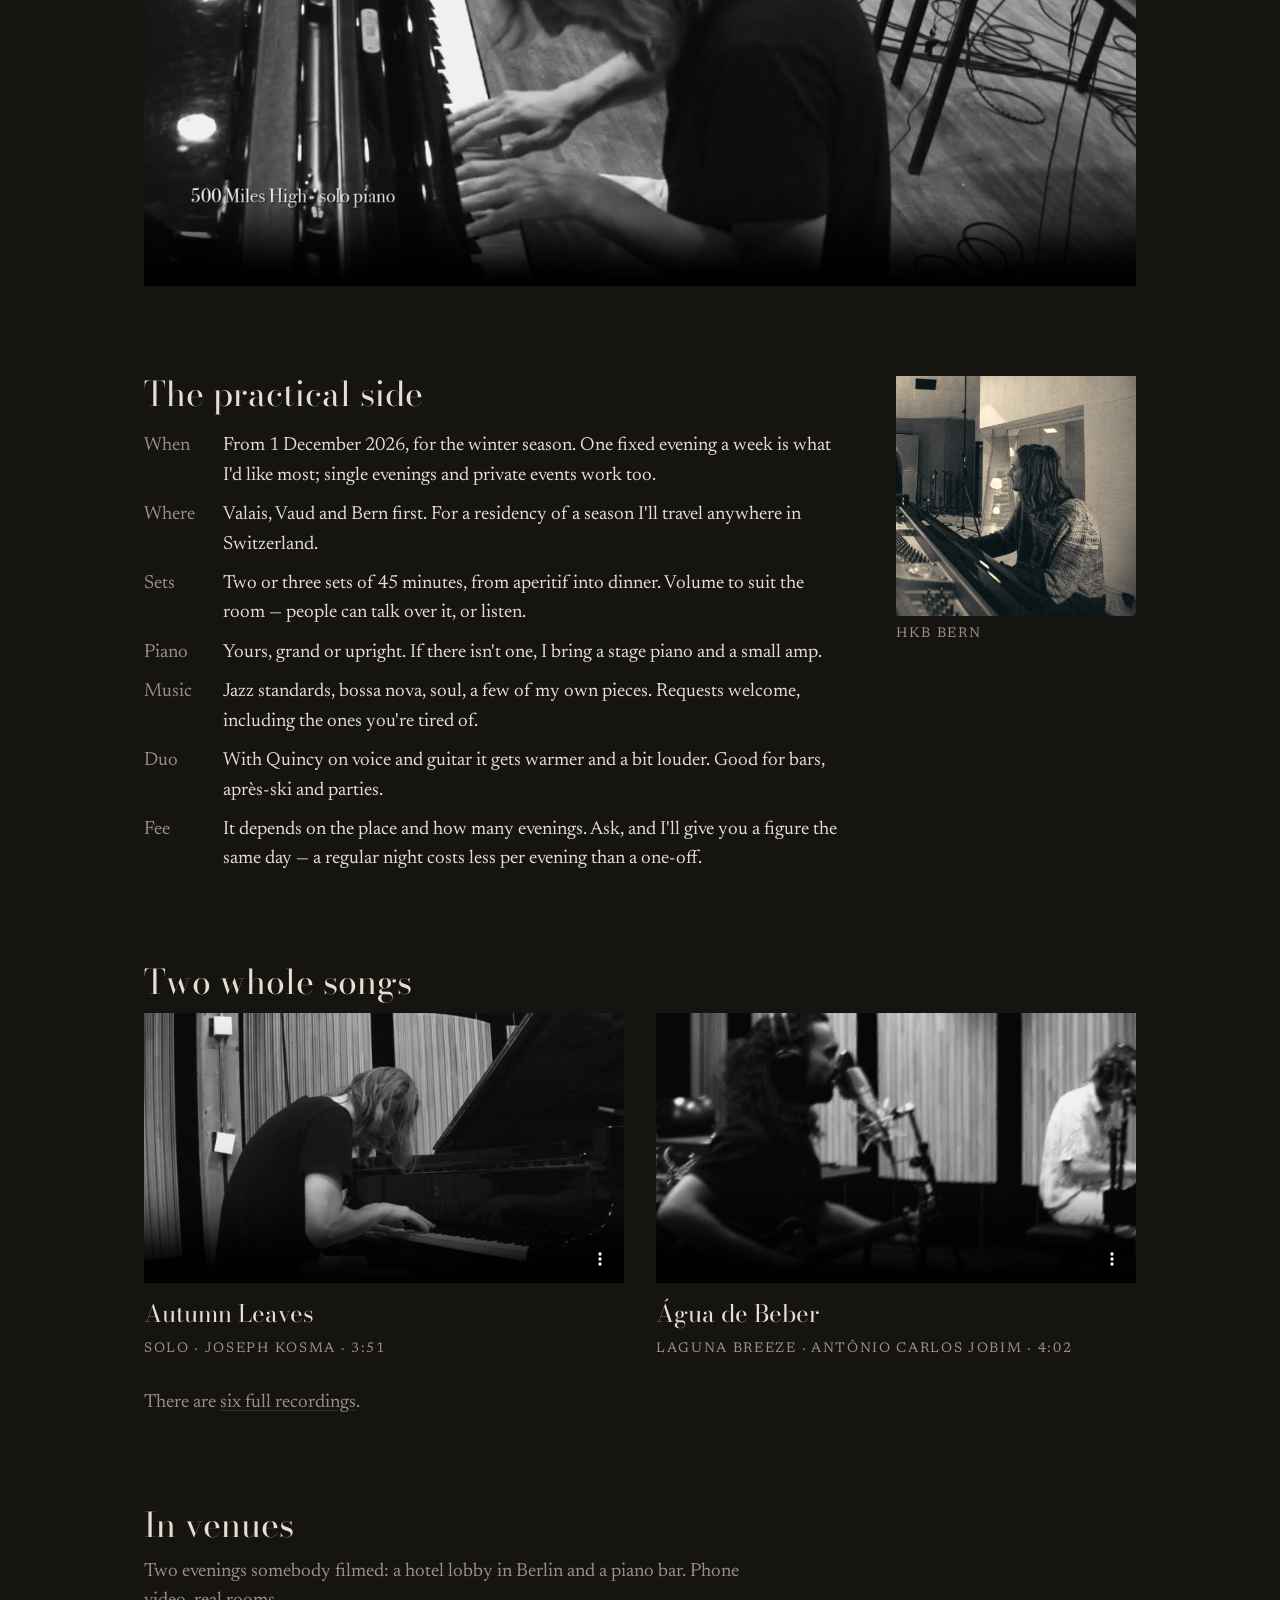
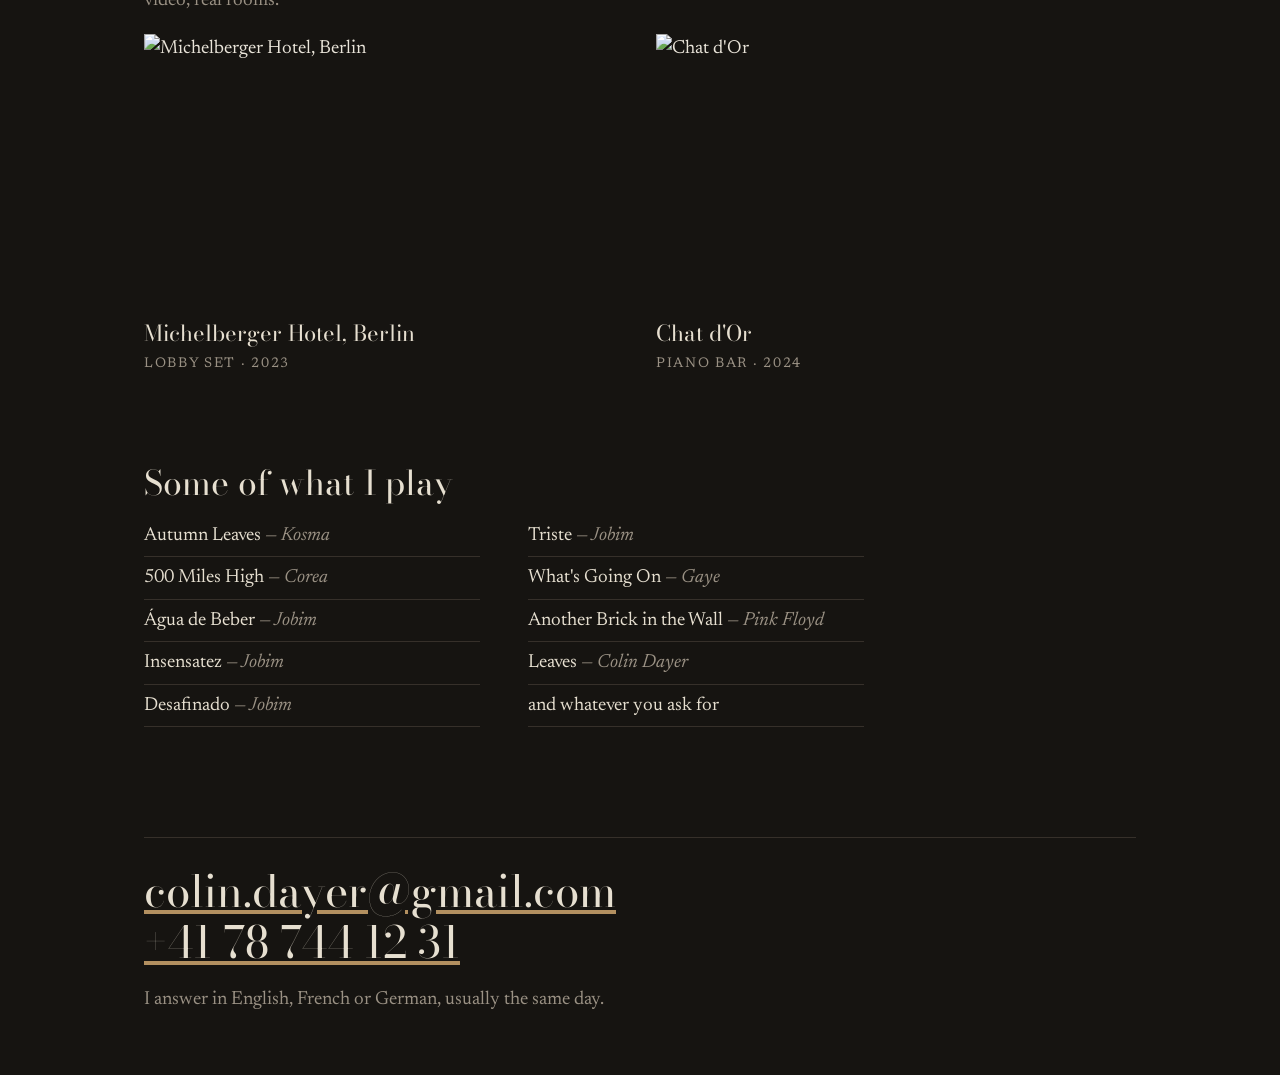
==== commit 42ee7034: "Booking page: real chalet photo as full-width hero, longer intro, venue thumbnails, durations, clip " ====
--- a/live/index.html
+++ b/live/index.html
@@ -24,13 +24,17 @@
   header nav a { text-decoration:none; margin-left:22px; }
   header nav a.on { color:var(--fg); }
 
-  .top { display:grid; grid-template-columns:1.1fr .9fr; gap:40px; align-items:center; margin-top:56px; }
-  .top h1 { font-family:"Bodoni Moda", serif; font-weight:400; font-size:clamp(46px,6.4vw,84px); line-height:.95; }
-  .top h1 span { display:block; font-style:italic; color:var(--dim); font-size:.6em; margin-top:.15em; }
-  .top p { margin-top:24px; font-size:21px; max-width:34ch; }
-  .top img { width:100%; height:auto; display:block; filter:grayscale(1) contrast(1.05) brightness(.92); }
+  .hero { position:relative; margin:28px -24px 0; }
+  .hero img { width:100%; height:78vh; min-height:420px; max-height:860px; object-fit:cover; object-position:55% 45%; display:block; filter:contrast(1.04) saturate(.85); }
+  .hero::after { content:""; position:absolute; inset:0; background:linear-gradient(to top, rgba(22,20,17,.92) 0%, rgba(22,20,17,.35) 32%, rgba(22,20,17,0) 60%); }
+  .hero-text { position:absolute; left:24px; right:24px; bottom:34px; z-index:1; }
+  .hero h1 { font-family:"Bodoni Moda", serif; font-weight:400; font-size:clamp(44px,6vw,80px); line-height:.95; }
+  .hero h1 span { display:block; font-style:italic; color:var(--dim); font-size:.55em; margin-top:.15em; }
+  .intro { margin-top:40px; max-width:62ch; }
+  .intro p { font-size:21px; }
+  .intro p + p { margin-top:16px; color:#cfc7b8; }
 
-  h2 { font-family:"Bodoni Moda", serif; font-weight:400; font-size:clamp(30px,3.6vw,42px); line-height:1.05; margin-bottom:14px; }
+  h2 { font-family:"Bodoni Moda", serif; font-weight:400; font-size:clamp(26px,3vw,34px); line-height:1.1; margin-bottom:12px; }
   .clip { margin-top:90px; }
   .clip p { color:var(--dim); margin-bottom:18px; }
   video, .yt { width:100%; display:block; background:#000; aspect-ratio:16/9; border:0; }
@@ -47,6 +51,13 @@
   .songs h3 { font-family:"Bodoni Moda", serif; font-weight:400; font-size:24px; margin-top:12px; }
   .songs .more { margin-top:26px; color:var(--dim); }
 
+  .venues { margin-top:90px; }
+  .venues .sub { color:var(--dim); margin-bottom:18px; max-width:62ch; }
+  .venues .two { display:grid; grid-template-columns:1fr 1fr; gap:32px; }
+  .yt-card { text-decoration:none; display:block; }
+  .yt-card img { width:100%; aspect-ratio:16/9; object-fit:cover; display:block; filter:grayscale(.3) contrast(1.05); }
+  .yt-card span { display:block; font-family:"Bodoni Moda", serif; font-size:22px; margin-top:12px; }
+  .yt-card small { display:block; margin-top:4px; }
   .rep { margin-top:90px; }
   .rep ul { list-style:none; columns:2; column-gap:48px; max-width:720px; }
   .rep li { padding:6px 0; border-bottom:1px solid var(--line); break-inside:avoid; }
@@ -66,7 +77,10 @@
     .facts img { max-width:240px; }
     .facts dl { grid-template-columns:1fr; gap:4px; }
     .facts dt { margin-top:10px; }
-    .songs .two { grid-template-columns:1fr; }
+    .songs .two, .venues .two { grid-template-columns:1fr; }
+    .hero { margin:16px -18px 0; }
+    .hero img { height:62vh; }
+    .hero-text { left:18px; right:18px; }
     .rep ul { columns:1; }
   }
 </style>
@@ -79,12 +93,13 @@
   <nav class="small"><a class="hide" href="#clip">Clip</a><a class="hide" href="#facts">Practical</a><a class="hide" href="#contact">Contact</a> <span style="margin-left:22px"><a class="on" href="#">en</a> · <a class="" href="fr/">fr</a> · <a class="" href="de/">de</a></span></nav>
 </header>
 
-<section class="top">
-  <div>
-    <h1>Colin Dayer<span>piano</span></h1>
-    <p>I'm a pianist in Bern. This winter I'm looking for a regular evening in a hotel bar, a restaurant or a lounge — in Valais, Vaud or around Bern. Alone at the piano, or with Quincy Freysinger as the duo Laguna Breeze.</p>
-  </div>
-  <img src="media/photo.jpg?v=4" alt="Colin Dayer at the piano">
+<section class="hero">
+  <img src="media/hero.jpg?v=5" alt="Colin Dayer playing in a chalet lounge, December">
+  <div class="hero-text"><h1>Colin Dayer<span>piano</span></h1></div>
+</section>
+<section class="intro">
+  <p>I'm a pianist in Bern. This winter I'm looking for a regular evening in a hotel bar, a restaurant or a lounge — in Valais, Vaud or around Bern. One fixed night a week suits me best; I'll travel further if it's for the whole season.</p>
+  <p>I play alone at the piano, or with Quincy Freysinger — voice and guitar — as the duo Laguna Breeze. We've played together for a few years; the duo is what you want when the room is louder, the solo when people are eating. The photo above is a December evening in a chalet lounge: that's roughly the idea.</p>
 </section>
 
 <section class="clip" id="clip">
@@ -98,12 +113,12 @@
     <h2>The practical side</h2>
     <dl>
       <dt>When</dt><dd>From 1 December 2026, for the winter season. One fixed evening a week is what I'd like most; single evenings and private events work too.</dd>
-      <dt>Where</dt><dd>Valais, Vaud and Bern first. Further for a residency.</dd>
+      <dt>Where</dt><dd>Valais, Vaud and Bern first. For a residency of a season I'll travel anywhere in Switzerland.</dd>
       <dt>Sets</dt><dd>Two or three sets of 45 minutes, from aperitif into dinner. Volume to suit the room — people can talk over it, or listen.</dd>
       <dt>Piano</dt><dd>Yours, grand or upright. If there isn't one, I bring a stage piano and a small amp.</dd>
       <dt>Music</dt><dd>Jazz standards, bossa nova, soul, a few of my own pieces. Requests welcome, including the ones you're tired of.</dd>
       <dt>Duo</dt><dd>With Quincy on voice and guitar it gets warmer and a bit louder. Good for bars, après-ski and parties.</dd>
-      <dt>Fee</dt><dd>Depends on the place and the number of evenings. Ask and I'll give you a figure the same day.</dd>
+      <dt>Fee</dt><dd>It depends on the place and how many evenings. Ask, and I'll give you a figure the same day — a regular night costs less per evening than a one-off.</dd>
     </dl>
   </div>
   <figure><img src="media/console.jpg?v=4" alt="Colin Dayer in the studio" width="408" height="408"><figcaption class="small">HKB Bern</figcaption></figure>
@@ -112,10 +127,19 @@
 <section class="songs" id="songs">
   <h2>Two whole songs</h2>
   <div class="two">
-    <div><video controls preload="none" playsinline src="media/autumn-leaves.mp4?v=4" poster="media/autumn-leaves.jpg?v=4"></video><h3>Autumn Leaves</h3><span class="small">Solo · Joseph Kosma</span></div>
-    <div><video controls preload="none" playsinline src="media/agua-de-beber.mp4?v=4" poster="media/agua-de-beber.jpg?v=4"></video><h3>Água de Beber</h3><span class="small">Laguna Breeze · Antônio Carlos Jobim</span></div>
+    <div><video controls preload="none" playsinline src="media/autumn-leaves.mp4?v=4" poster="media/autumn-leaves.jpg?v=4"></video><h3>Autumn Leaves</h3><span class="small">Solo · Joseph Kosma · 3:51</span></div>
+    <div><video controls preload="none" playsinline src="media/agua-de-beber.mp4?v=4" poster="media/agua-de-beber.jpg?v=4"></video><h3>Água de Beber</h3><span class="small">Laguna Breeze · Antônio Carlos Jobim · 4:02</span></div>
   </div>
-  <p class="more">There are <a href="more/">six full recordings</a>. And two evenings filmed in venues: <a href="https://www.youtube.com/watch?v=vUCsnB3HBtA">Michelberger Hotel, Berlin</a> and <a href="https://www.youtube.com/watch?v=y7jfkttqpyw">Chat d'Or</a>.</p>
+  <p class="more">There are <a href="more/">six full recordings</a>.</p>
+</section>
+
+<section class="venues">
+  <h2>In venues</h2>
+  <p class="sub">Two evenings somebody filmed: a hotel lobby in Berlin and a piano bar. Phone video, real rooms.</p>
+  <div class="two">
+    <a class="yt-card" href="https://www.youtube.com/watch?v=vUCsnB3HBtA"><img src="https://img.youtube.com/vi/vUCsnB3HBtA/hqdefault.jpg" alt="Michelberger Hotel, Berlin"><span>Michelberger Hotel, Berlin</span><small class="small">Lobby set · 2023</small></a>
+    <a class="yt-card" href="https://www.youtube.com/watch?v=y7jfkttqpyw"><img src="https://img.youtube.com/vi/y7jfkttqpyw/hqdefault.jpg" alt="Chat d'Or"><span>Chat d'Or</span><small class="small">Piano bar · 2024</small></a>
+  </div>
 </section>
 
 <section class="rep">
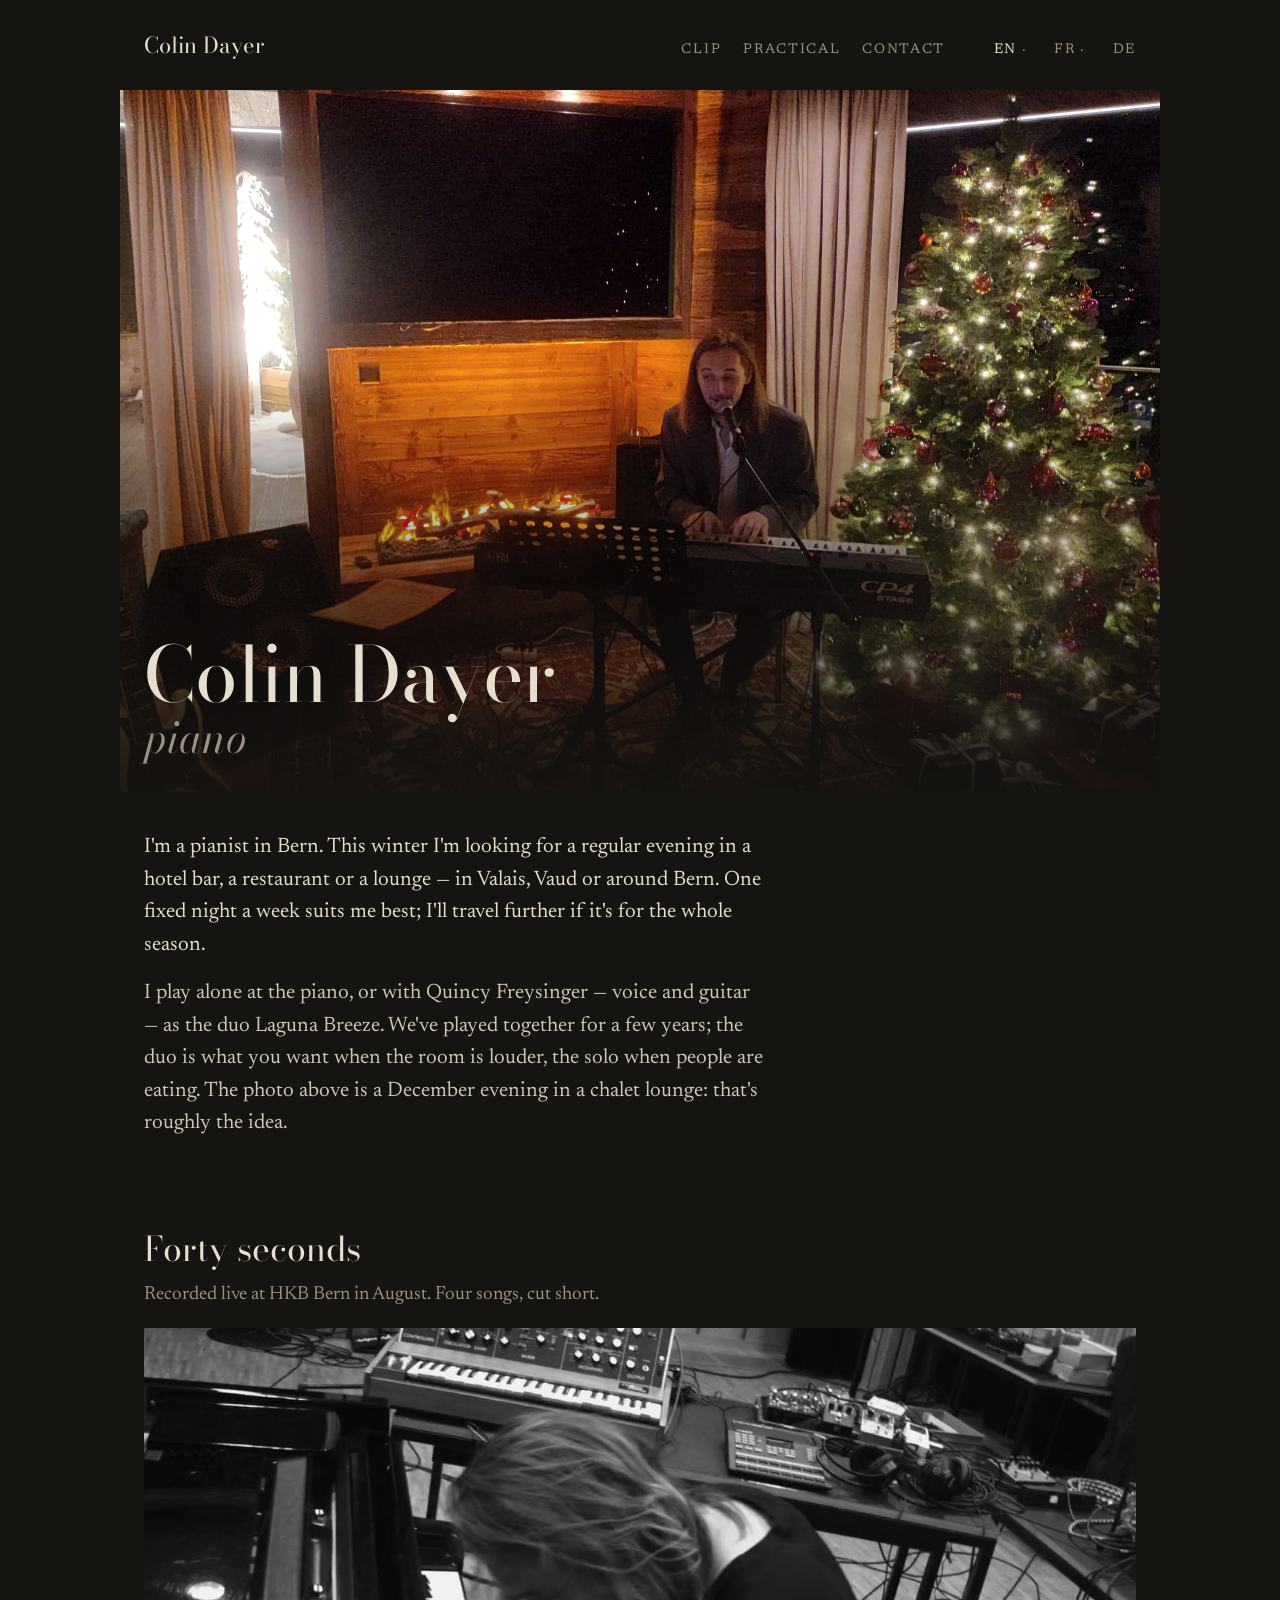
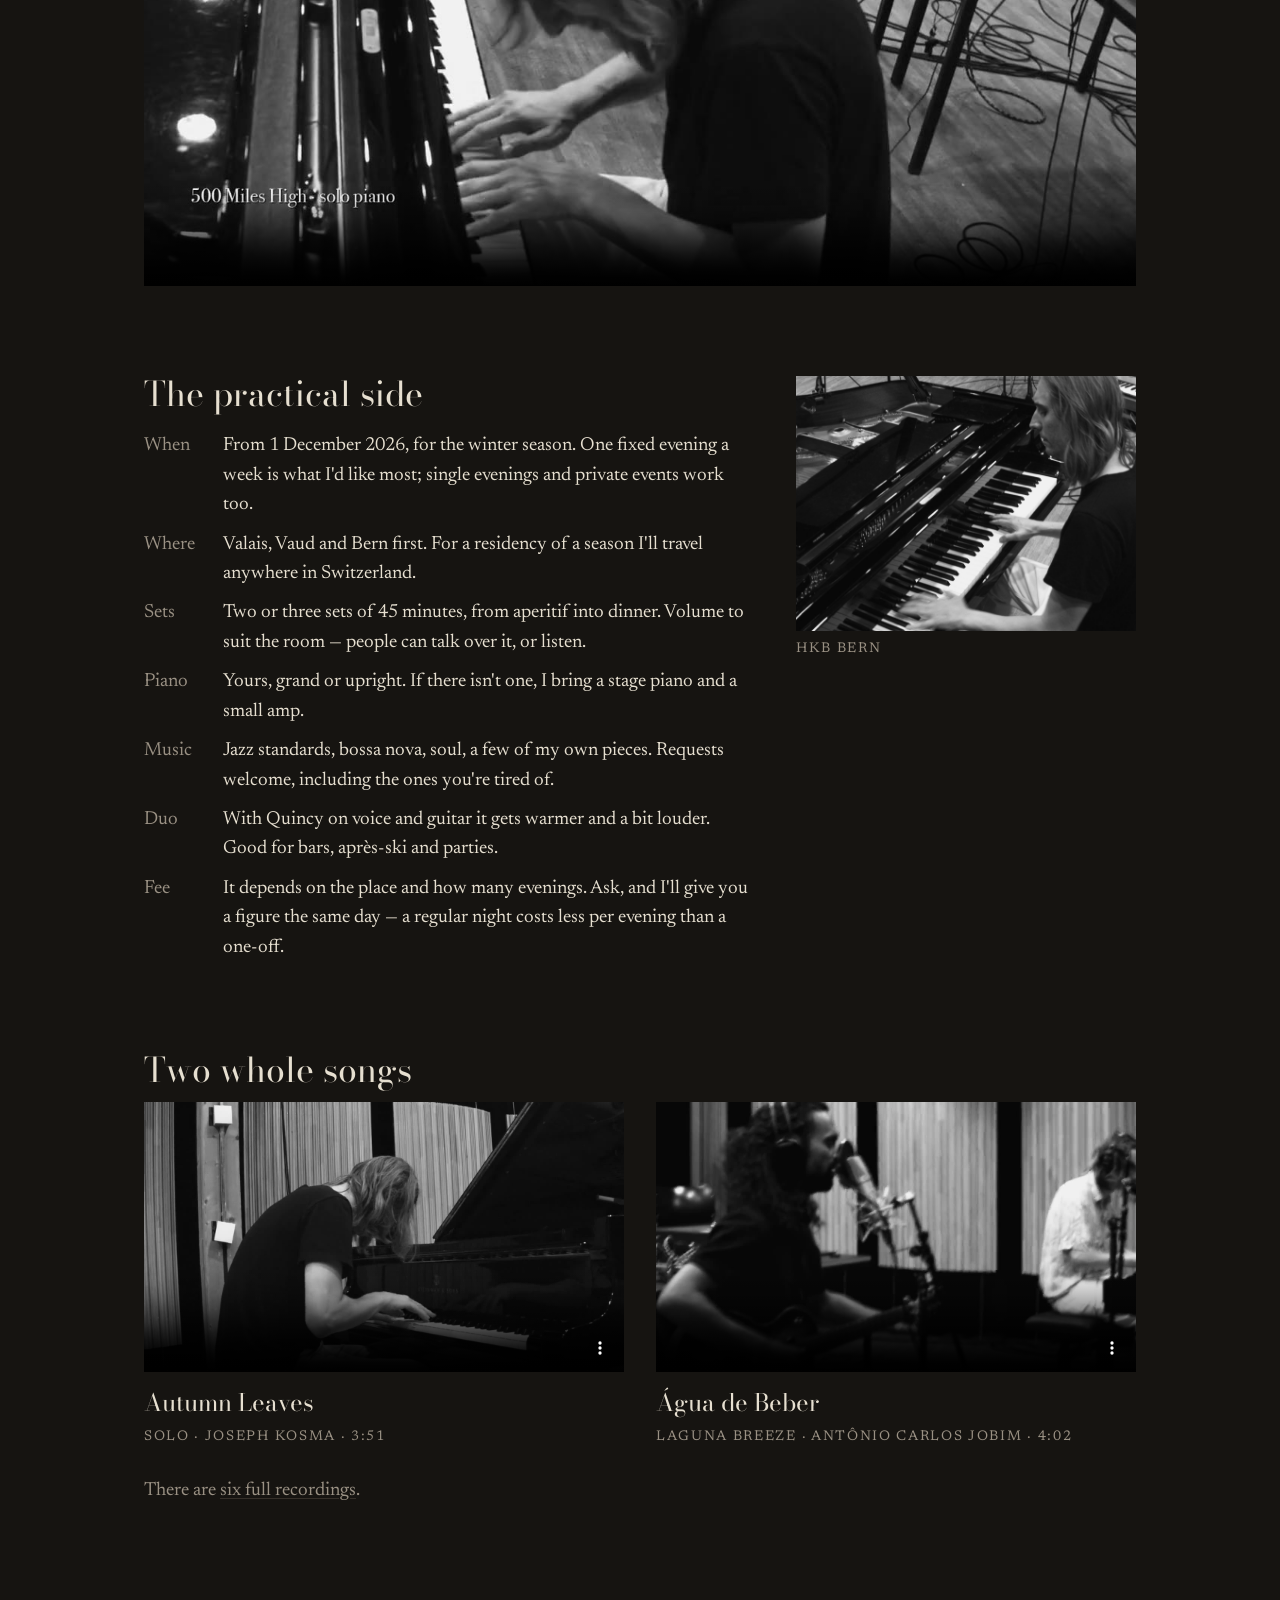
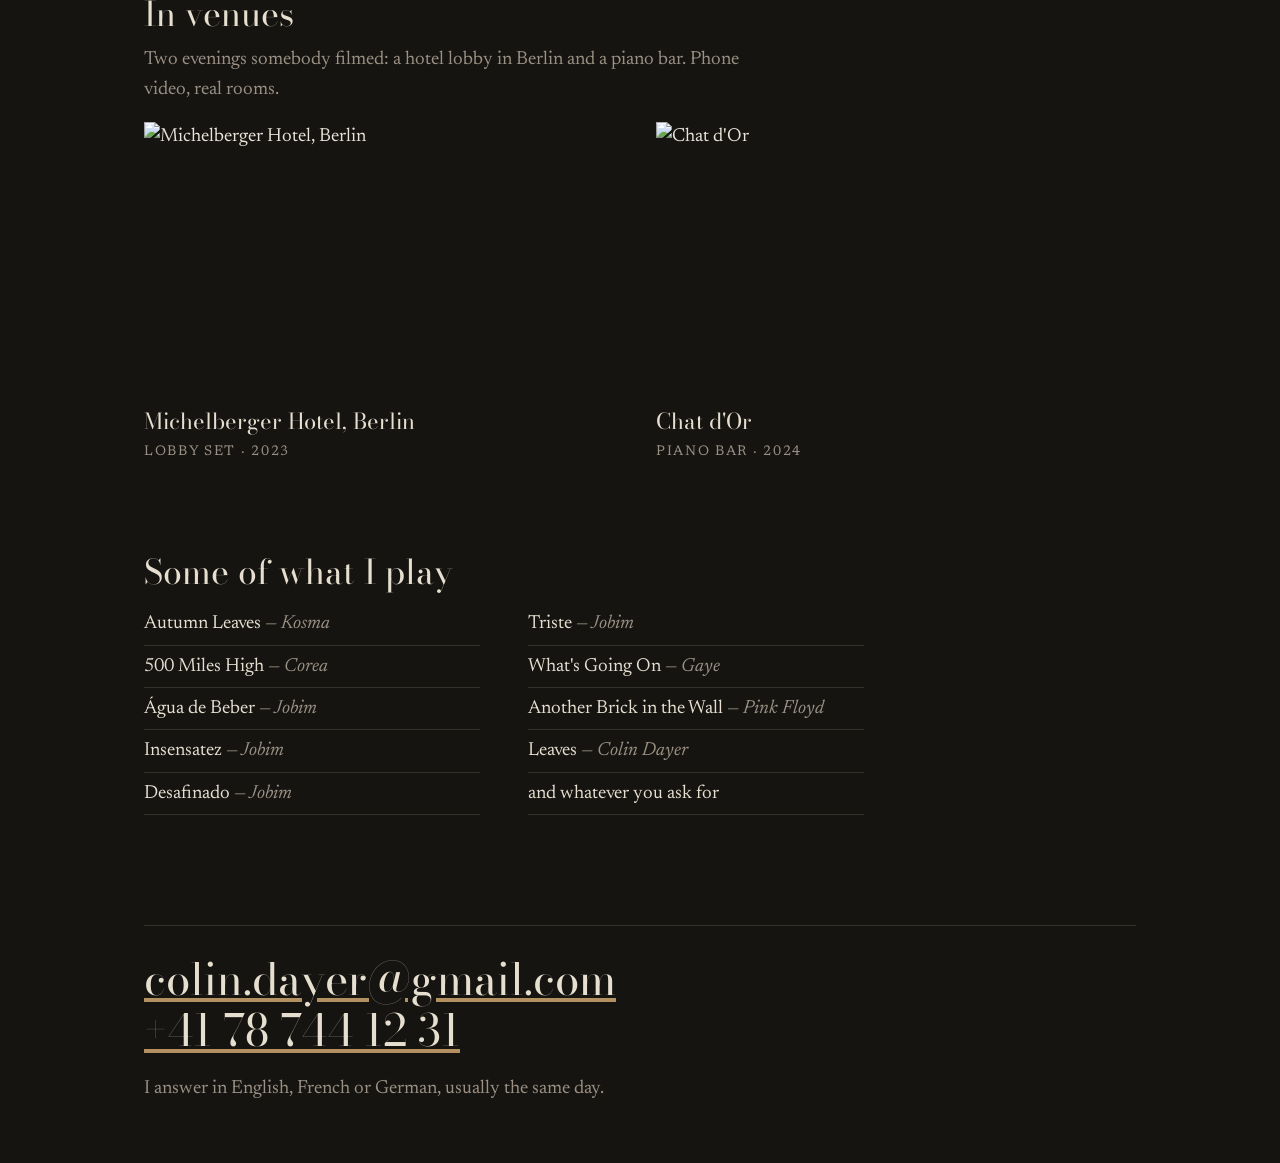
==== commit 6bb14530: "Practical section: studio still instead of low-res console photo Co-Authored-By: Claude Fable 5.1 <n" ====
--- a/live/index.html
+++ b/live/index.html
@@ -39,11 +39,11 @@
   .clip p { color:var(--dim); margin-bottom:18px; }
   video, .yt { width:100%; display:block; background:#000; aspect-ratio:16/9; border:0; }
 
-  .facts { margin-top:90px; display:grid; grid-template-columns:1fr 240px; gap:48px; align-items:start; }
+  .facts { margin-top:90px; display:grid; grid-template-columns:1fr 340px; gap:48px; align-items:start; }
   .facts dl { display:grid; grid-template-columns:max-content 1fr; gap:10px 28px; margin-top:18px; }
   .facts dt { color:var(--dim); }
   .facts dd { margin:0; }
-  .facts img { width:100%; height:auto; aspect-ratio:1/1; object-fit:cover; display:block; filter:grayscale(.2) sepia(.25); }
+  .facts img { width:100%; height:auto; aspect-ratio:4/3; object-fit:cover; display:block; }
   .facts figcaption { margin-top:8px; }
 
   .songs { margin-top:90px; }
@@ -74,7 +74,7 @@
     .top img { order:-1; }
     .clip, .facts, .songs, .rep { margin-top:64px; }
     .facts { grid-template-columns:1fr; }
-    .facts img { max-width:240px; }
+    .facts img { max-width:100%; }
     .facts dl { grid-template-columns:1fr; gap:4px; }
     .facts dt { margin-top:10px; }
     .songs .two, .venues .two { grid-template-columns:1fr; }
@@ -121,7 +121,7 @@
       <dt>Fee</dt><dd>It depends on the place and how many evenings. Ask, and I'll give you a figure the same day — a regular night costs less per evening than a one-off.</dd>
     </dl>
   </div>
-  <figure><img src="media/console.jpg?v=4" alt="Colin Dayer in the studio" width="408" height="408"><figcaption class="small">HKB Bern</figcaption></figure>
+  <figure><img src="media/studio.jpg?v=5" alt="Colin Dayer in the studio"><figcaption class="small">HKB Bern</figcaption></figure>
 </section>
 
 <section class="songs" id="songs">
